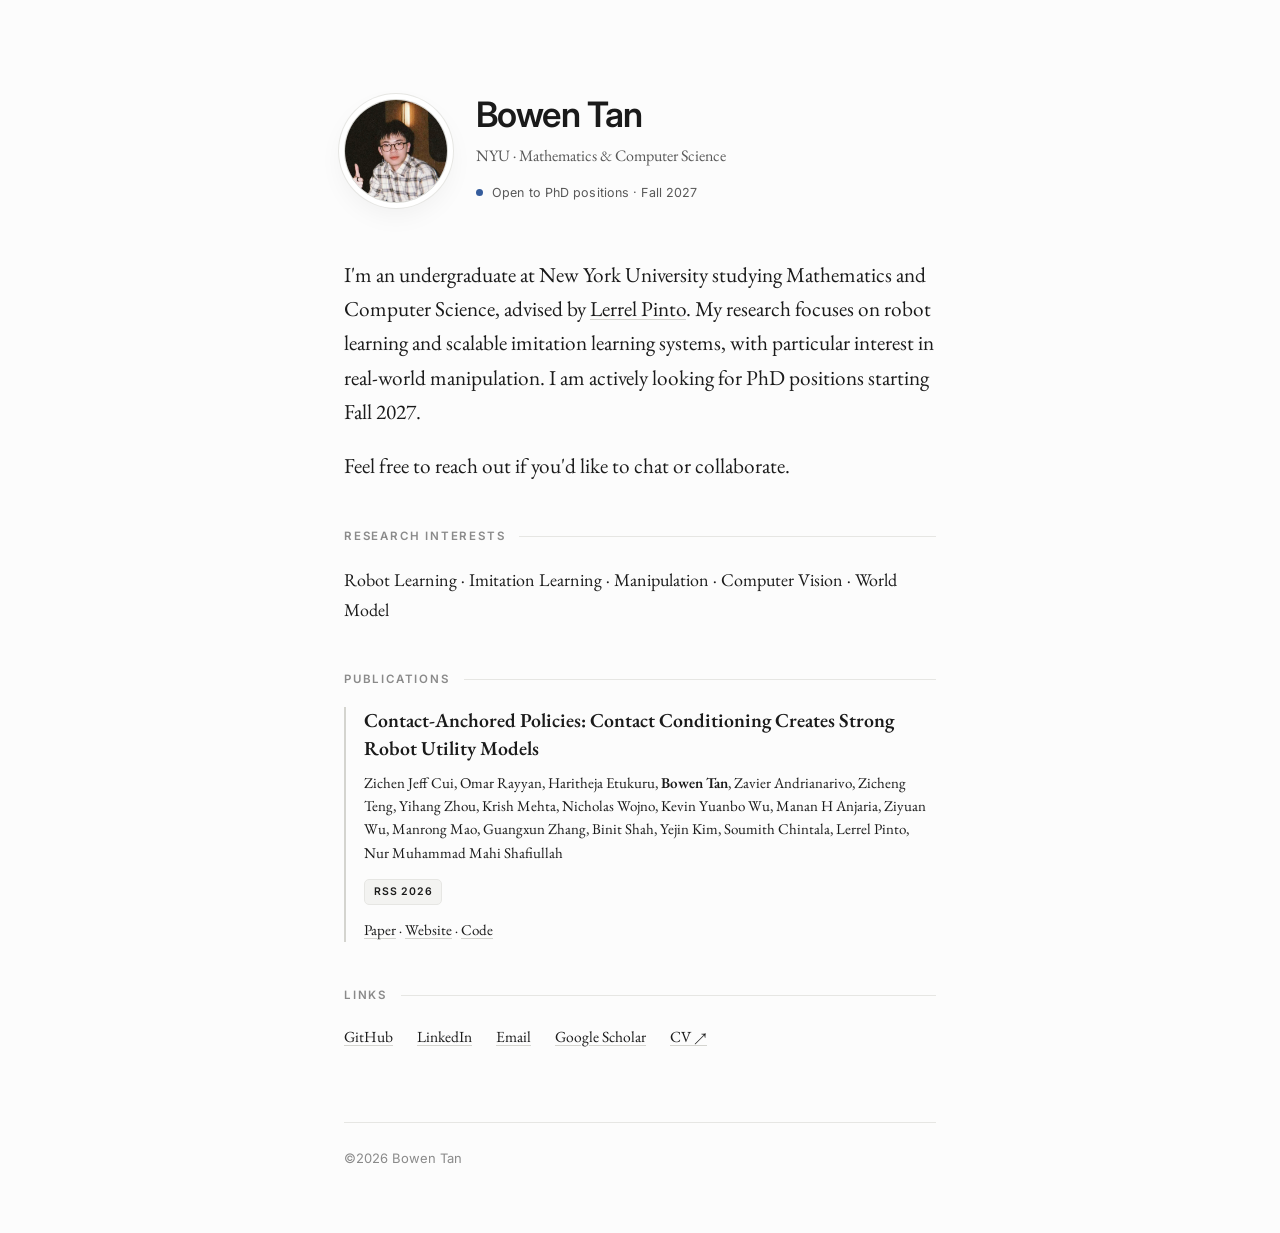
==== index.html @ 6f13a50e "Rename Research section to Publications" ====
<!doctype html>
<html lang="en">
  <head>
    <meta charset="UTF-8" />
    <meta name="viewport" content="width=device-width, initial-scale=1" />
    <title>Bowen Tan</title>
    <meta name="description" content="Bowen Tan — NYU undergraduate studying Math & CS, working on robot learning and AI." />
    <link rel="stylesheet" href="assets/style.css" />
    <link rel="preconnect" href="https://fonts.googleapis.com">
    <link rel="preconnect" href="https://fonts.gstatic.com" crossorigin>
    <link href="https://fonts.googleapis.com/css2?family=EB+Garamond:ital,wght@0,400;0,500;0,600;1,400&family=Inter:wght@400;500;600&display=swap" rel="stylesheet">
  </head>

  <body>
    <main class="wrap">
      <header class="head">
        <img src="assets/IMG_0864.jpg" alt="Bowen Tan" class="photo" />
        <div class="head-text">
          <h1>Bowen Tan</h1>
          <p class="affiliation">NYU · Mathematics & Computer Science</p>
          <p class="status"><span class="status-dot" aria-hidden="true"></span>Open to PhD positions · Fall 2027</p>
        </div>
      </header>

      <section class="section">
        <p class="intro">
          I'm an undergraduate at New York University studying Mathematics and Computer Science, 
          advised by <a href="https://www.lerrelpinto.com/" target="_blank" rel="noreferrer">Lerrel Pinto</a>. 
          My research focuses on robot learning and scalable imitation learning systems, 
          with particular interest in real-world manipulation.
          I am actively looking for PhD positions starting Fall 2027.
        </p>
        <p class="intro">
          Feel free to reach out if you'd like to chat or collaborate.
        </p>
      </section>

      <section class="section">
        <h2>Research Interests</h2>
        <p>Robot Learning · Imitation Learning · Manipulation · Computer Vision · World Model</p>
      </section>

      <section class="section">
        <h2>Publications</h2>
        <div class="paper">
          <p class="paper-title">Contact-Anchored Policies: Contact Conditioning Creates Strong Robot Utility Models</p>
          <p class="paper-authors">Zichen Jeff Cui, Omar Rayyan, Haritheja Etukuru, <strong><u>Bowen Tan</u></strong>, Zavier Andrianarivo, Zicheng Teng, Yihang Zhou, Krish Mehta, Nicholas Wojno, Kevin Yuanbo Wu, Manan H Anjaria, Ziyuan Wu, Manrong Mao, Guangxun Zhang, Binit Shah, Yejin Kim, Soumith Chintala, Lerrel Pinto, Nur Muhammad Mahi Shafiullah</p>
          <p class="paper-venue">RSS 2026</p>
          <p class="paper-links">
            <a href="https://arxiv.org/abs/2602.09017" target="_blank" rel="noreferrer">Paper</a> · 
            <a href="https://cap-policy.github.io/" target="_blank" rel="noreferrer">Website</a> · 
            <a href="https://github.com/jeffacce/cap-policy" target="_blank" rel="noreferrer">Code</a>
          </p>
        </div>
      </section>

      <section class="section">
        <h2>Links</h2>
        <ul class="links">
          <li><a href="https://github.com/bowen121" target="_blank" rel="noreferrer">GitHub</a></li>
          <li><a href="https://www.linkedin.com/in/bowen-tan-82212b2b9" target="_blank" rel="noreferrer">LinkedIn</a></li>
          <li><a href="mailto:bt2393@nyu.edu">Email</a></li>
          <li><a href="https://scholar.google.com/citations?user=etjOJOEAAAAJ" target="_blank" rel="noreferrer">Google Scholar</a></li>
          <li><a href="assets/BowenTan-CV.pdf" target="_blank" rel="noreferrer">CV ↗</a></li>
        </ul>
      </section>

      <footer class="foot">
        <span id="y"></span> Bowen Tan
      </footer>
    </main>

    <script>
      document.getElementById("y").textContent = "©" + new Date().getFullYear();
    </script>
  </body>
</html>
---- assets/style.css ----
:root {
  --bg: #fcfcfc;
  --surface: #ffffff;
  --text: #1a1a1a;
  --text-secondary: #585858;
  --text-tertiary: #8a8a8a;
  --border: #e6e6e3;
  --border-strong: #d4d4cf;
  --accent: #355c9c;
  --accent-soft: rgba(53, 92, 156, 0.32);
  --tag-bg: #f3f3f1;
  --maxw: 640px;
}

@media (prefers-color-scheme: dark) {
  :root {
    --bg: #121212;
    --surface: #181818;
    --text: #ededec;
    --text-secondary: #a8a8a6;
    --text-tertiary: #6f6f6d;
    --border: #2a2a2a;
    --border-strong: #3a3a3a;
    --accent: #93b7eb;
    --accent-soft: rgba(147, 183, 235, 0.30);
    --tag-bg: #222221;
  }
}

* {
  box-sizing: border-box;
  margin: 0;
  padding: 0;
}

html {
  font-size: 18px;
  -webkit-text-size-adjust: 100%;
}

body {
  font-family: 'EB Garamond', Georgia, 'Times New Roman', serif;
  background: var(--bg);
  color: var(--text);
  line-height: 1.7;
  -webkit-font-smoothing: antialiased;
  text-rendering: optimizeLegibility;
}

.wrap {
  max-width: var(--maxw);
  padding: 96px 24px 64px;
  margin: 0 auto;
}

/* Staggered entrance — quiet, top to bottom */
@keyframes rise {
  from { opacity: 0; transform: translateY(10px); }
  to   { opacity: 1; transform: none; }
}

.wrap > * {
  animation: rise 0.55s cubic-bezier(0.2, 0.7, 0.2, 1) both;
}
.wrap > *:nth-child(1) { animation-delay: 0.00s; }
.wrap > *:nth-child(2) { animation-delay: 0.06s; }
.wrap > *:nth-child(3) { animation-delay: 0.12s; }
.wrap > *:nth-child(4) { animation-delay: 0.18s; }
.wrap > *:nth-child(5) { animation-delay: 0.24s; }
.wrap > *:nth-child(6) { animation-delay: 0.30s; }

/* Header */
.head {
  display: flex;
  align-items: center;
  gap: 28px;
  margin-bottom: 52px;
}

.photo {
  width: 104px;
  height: 104px;
  border-radius: 50%;
  object-fit: cover;
  flex-shrink: 0;
  border: 1px solid var(--border-strong);
  box-shadow: 0 0 0 5px var(--surface), 0 0 0 6px var(--border),
              0 10px 28px rgba(0, 0, 0, 0.06);
}

.head h1 {
  font-family: 'Inter', -apple-system, sans-serif;
  font-size: 35px;
  font-weight: 600;
  letter-spacing: -0.6px;
  line-height: 1.05;
  margin-bottom: 9px;
}

.affiliation {
  font-size: 16px;
  color: var(--text-secondary);
}

.status {
  display: inline-flex;
  align-items: center;
  gap: 9px;
  margin-top: 13px;
  font-family: 'Inter', -apple-system, sans-serif;
  font-size: 12.5px;
  letter-spacing: 0.1px;
  color: var(--text-secondary);
}

.status-dot {
  width: 7px;
  height: 7px;
  border-radius: 50%;
  background: var(--accent);
  flex-shrink: 0;
  animation: pulse 2.6s ease-out infinite;
}

@keyframes pulse {
  0%   { box-shadow: 0 0 0 0 var(--accent-soft); }
  70%  { box-shadow: 0 0 0 7px transparent; }
  100% { box-shadow: 0 0 0 0 transparent; }
}

/* Sections */
.section {
  margin-bottom: 44px;
}

.section h2 {
  display: flex;
  align-items: center;
  gap: 14px;
  font-family: 'Inter', -apple-system, sans-serif;
  font-size: 11.5px;
  font-weight: 600;
  text-transform: uppercase;
  letter-spacing: 1.8px;
  color: var(--text-tertiary);
  margin-bottom: 18px;
}

/* Hairline that runs the label out to the column edge — the page's signature device */
.section h2::after {
  content: "";
  flex: 1;
  height: 1px;
  background: var(--border);
}

.intro {
  font-size: 1.18rem;
  line-height: 1.62;
  margin-bottom: 0.9em;
}

.intro:last-child {
  margin-bottom: 0;
}

.section p {
  color: var(--text);
}

/* Paper — margin-note rule, brightens on hover */
.paper {
  padding-left: 18px;
  border-left: 2px solid var(--border-strong);
  margin-bottom: 22px;
  transition: border-color 0.2s ease;
}

.paper:last-child {
  margin-bottom: 0;
}

.paper:hover {
  border-color: var(--accent);
}

.paper-title {
  font-size: 1.1rem;
  font-weight: 600;
  line-height: 1.4;
  margin-bottom: 8px;
}

.paper-authors {
  font-size: 15px;
  color: var(--text-secondary);
  margin-bottom: 10px;
  line-height: 1.55;
}

.paper-authors u {
  text-decoration: none;
}

.paper-authors strong {
  color: var(--text);
  font-weight: 600;
}

.paper-venue {
  display: inline-block;
  font-family: 'Inter', -apple-system, sans-serif;
  font-size: 10.5px;
  font-weight: 600;
  text-transform: uppercase;
  letter-spacing: 0.8px;
  color: var(--text-secondary);
  background: var(--tag-bg);
  border: 1px solid var(--border);
  padding: 3px 9px;
  border-radius: 5px;
  margin-bottom: 12px;
}

.paper-links {
  font-size: 15px;
  color: var(--text-tertiary);
}

/* Links */
.links {
  list-style: none;
  display: flex;
  flex-wrap: wrap;
  gap: 10px 24px;
}

.links li {
  font-size: 15.5px;
}

a {
  color: var(--text);
  text-decoration: underline;
  text-decoration-color: var(--border-strong);
  text-underline-offset: 3px;
  text-decoration-thickness: 1px;
  transition: color 0.15s ease, text-decoration-color 0.15s ease;
}

a:hover {
  color: var(--accent);
  text-decoration-color: var(--accent);
}

a:focus-visible {
  outline: 2px solid var(--accent);
  outline-offset: 3px;
  border-radius: 2px;
}

/* Footer */
.foot {
  margin-top: 72px;
  padding-top: 24px;
  border-top: 1px solid var(--border);
  font-family: 'Inter', -apple-system, sans-serif;
  font-size: 13px;
  color: var(--text-tertiary);
}

/* Responsive */
@media (max-width: 600px) {
  html {
    font-size: 16px;
  }

  .wrap {
    padding: 56px 22px 44px;
  }

  .head {
    flex-direction: column;
    text-align: center;
    gap: 18px;
  }

  .photo {
    width: 96px;
    height: 96px;
  }

  .head h1 {
    font-size: 28px;
  }

  .status {
    justify-content: center;
  }

  .links {
    gap: 12px;
  }
}

/* Selection — monochrome, works in both themes */
::selection {
  background: var(--text);
  color: var(--bg);
}

/* Respect reduced-motion */
@media (prefers-reduced-motion: reduce) {
  *,
  *::before,
  *::after {
    animation: none !important;
    transition: none !important;
  }
}
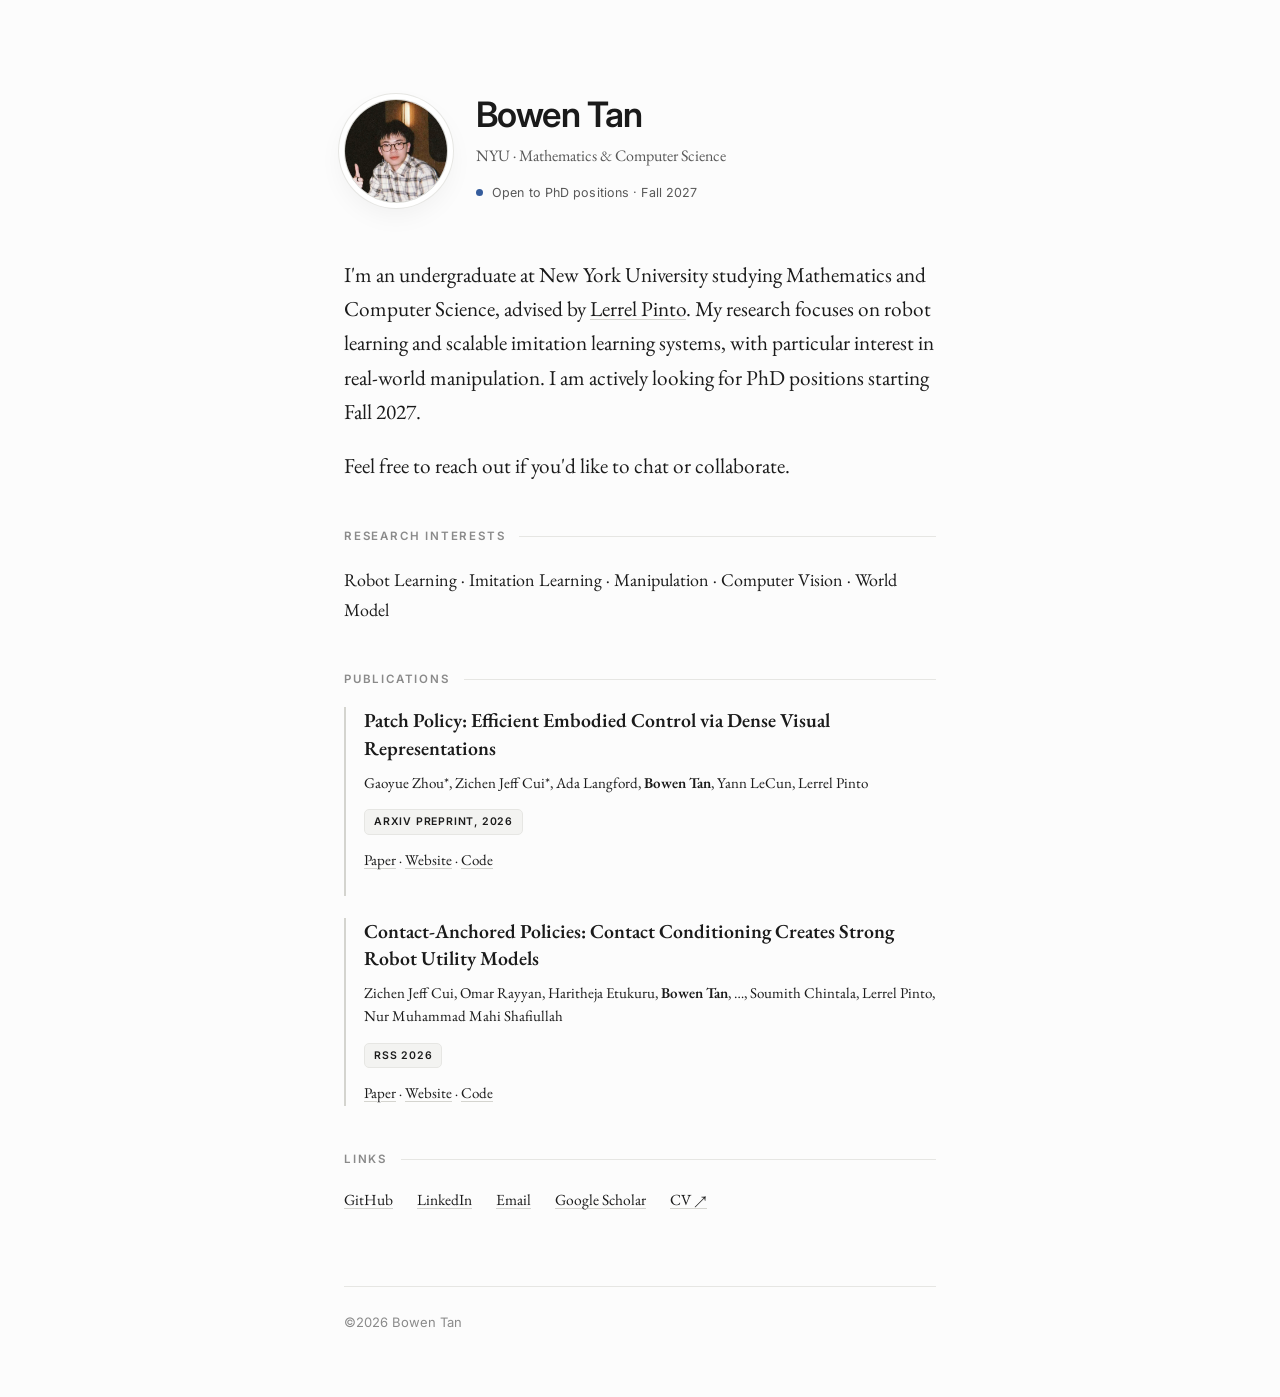
==== commit 75482dca: "Add Patch Policy paper; equalize paper block heights Add the new arXiv preprint to Publications, abo" ====
--- a/index.html
+++ b/index.html
@@ -42,15 +42,27 @@
 
       <section class="section">
         <h2>Publications</h2>
-        <div class="paper">
-          <p class="paper-title">Contact-Anchored Policies: Contact Conditioning Creates Strong Robot Utility Models</p>
-          <p class="paper-authors">Zichen Jeff Cui, Omar Rayyan, Haritheja Etukuru, <strong><u>Bowen Tan</u></strong>, Zavier Andrianarivo, Zicheng Teng, Yihang Zhou, Krish Mehta, Nicholas Wojno, Kevin Yuanbo Wu, Manan H Anjaria, Ziyuan Wu, Manrong Mao, Guangxun Zhang, Binit Shah, Yejin Kim, Soumith Chintala, Lerrel Pinto, Nur Muhammad Mahi Shafiullah</p>
-          <p class="paper-venue">RSS 2026</p>
-          <p class="paper-links">
-            <a href="https://arxiv.org/abs/2602.09017" target="_blank" rel="noreferrer">Paper</a> · 
-            <a href="https://cap-policy.github.io/" target="_blank" rel="noreferrer">Website</a> · 
-            <a href="https://github.com/jeffacce/cap-policy" target="_blank" rel="noreferrer">Code</a>
-          </p>
+        <div class="papers">
+          <div class="paper">
+            <p class="paper-title">Patch Policy: Efficient Embodied Control via Dense Visual Representations</p>
+            <p class="paper-authors">Gaoyue Zhou*, Zichen Jeff Cui*, Ada Langford, <strong><u>Bowen Tan</u></strong>, Yann LeCun, Lerrel Pinto</p>
+            <p class="paper-venue">arXiv preprint, 2026</p>
+            <p class="paper-links">
+              <a href="https://arxiv.org/abs/2607.18236" target="_blank" rel="noreferrer">Paper</a> · 
+              <a href="https://patch-policy.github.io/" target="_blank" rel="noreferrer">Website</a> · 
+              <a href="https://github.com/gaoyuezhou/patch_policy" target="_blank" rel="noreferrer">Code</a>
+            </p>
+          </div>
+          <div class="paper">
+            <p class="paper-title">Contact-Anchored Policies: Contact Conditioning Creates Strong Robot Utility Models</p>
+            <p class="paper-authors">Zichen Jeff Cui, Omar Rayyan, Haritheja Etukuru, <strong><u>Bowen Tan</u></strong>, …, Soumith Chintala, Lerrel Pinto, Nur Muhammad Mahi Shafiullah</p>
+            <p class="paper-venue">RSS 2026</p>
+            <p class="paper-links">
+              <a href="https://arxiv.org/abs/2602.09017" target="_blank" rel="noreferrer">Paper</a> · 
+              <a href="https://cap-policy.github.io/" target="_blank" rel="noreferrer">Website</a> · 
+              <a href="https://github.com/jeffacce/cap-policy" target="_blank" rel="noreferrer">Code</a>
+            </p>
+          </div>
         </div>
       </section>
 
--- a/assets/style.css
+++ b/assets/style.css
@@ -168,16 +168,18 @@
   color: var(--text);
 }
 
+/* Papers — single-column grid; 1fr rows give every entry the tallest one's height */
+.papers {
+  display: grid;
+  grid-auto-rows: 1fr;
+  gap: 22px;
+}
+
 /* Paper — margin-note rule, brightens on hover */
 .paper {
   padding-left: 18px;
   border-left: 2px solid var(--border-strong);
-  margin-bottom: 22px;
   transition: border-color 0.2s ease;
-}
-
-.paper:last-child {
-  margin-bottom: 0;
 }
 
 .paper:hover {
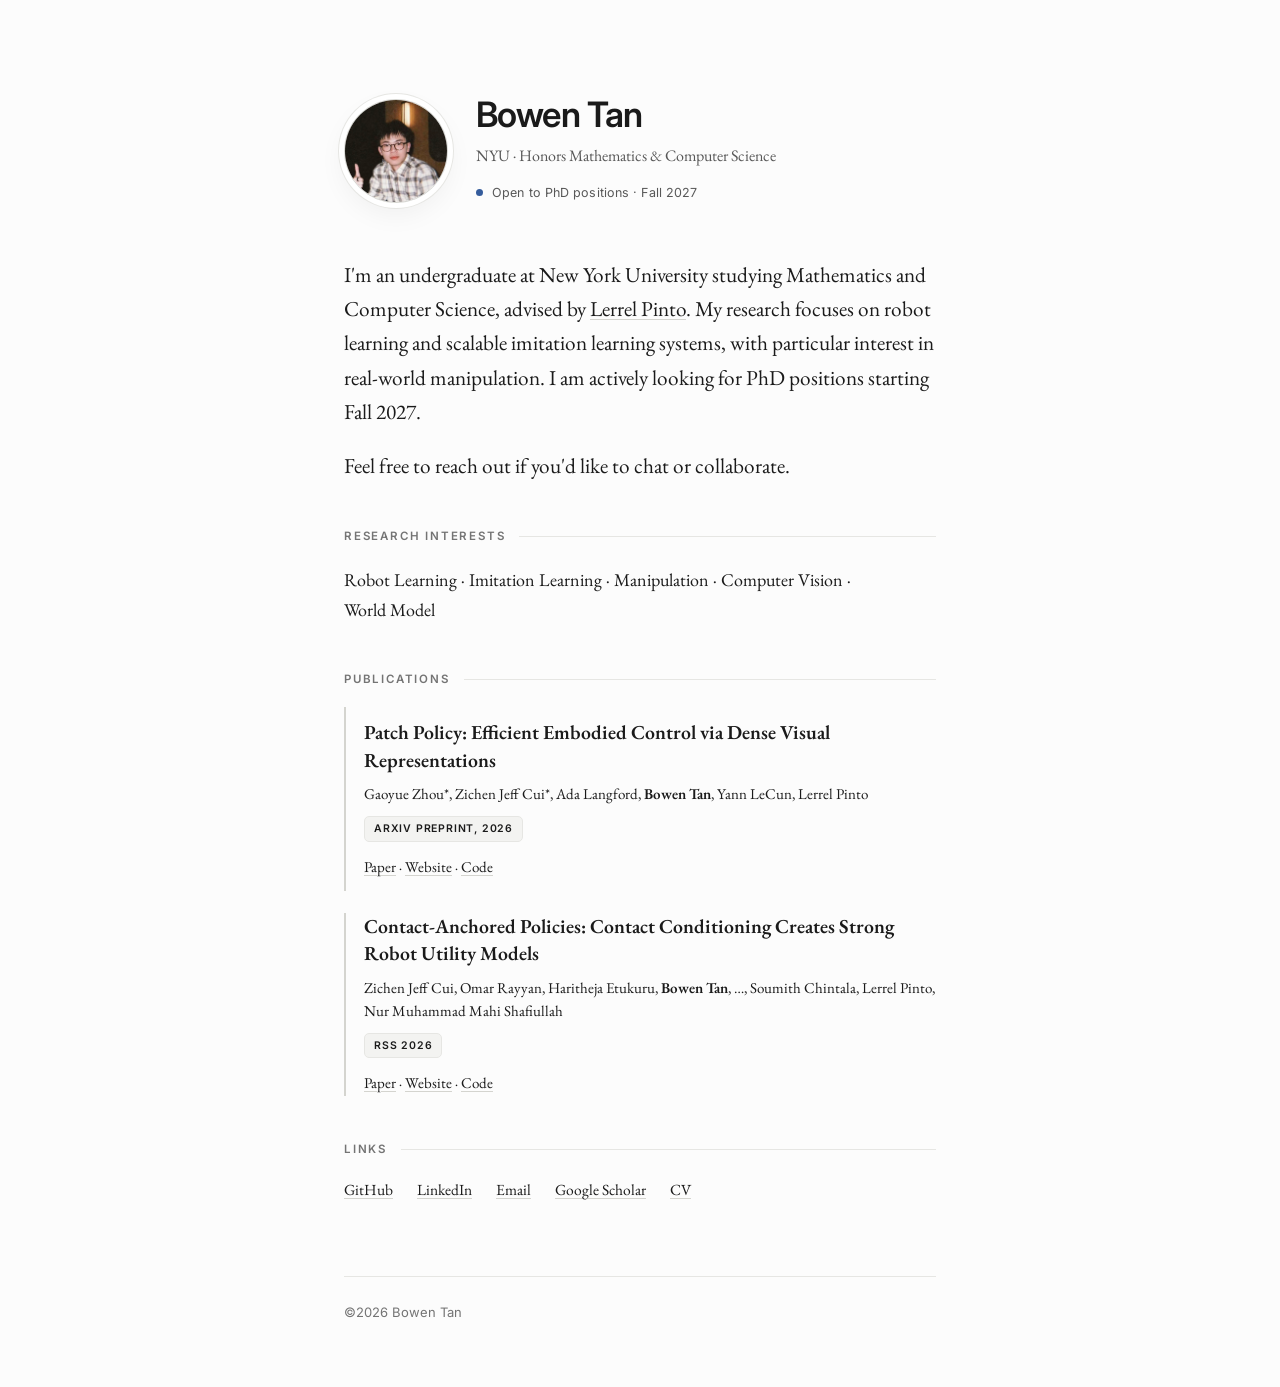
==== commit 928e2de8: "Add page metadata, favicon, and design fixes - Social preview (Open Graph + Twitter card), canonical" ====
--- a/index.html
+++ b/index.html
@@ -5,10 +5,45 @@
     <meta name="viewport" content="width=device-width, initial-scale=1" />
     <title>Bowen Tan</title>
     <meta name="description" content="Bowen Tan — NYU undergraduate studying Math & CS, working on robot learning and AI." />
+    <link rel="canonical" href="https://bowen-tan.com/" />
+
+    <link rel="icon" href="favicon.svg" type="image/svg+xml" />
+    <meta name="theme-color" content="#fcfcfc" media="(prefers-color-scheme: light)" />
+    <meta name="theme-color" content="#121212" media="(prefers-color-scheme: dark)" />
+
+    <!-- Social preview -->
+    <meta property="og:type" content="website" />
+    <meta property="og:url" content="https://bowen-tan.com/" />
+    <meta property="og:title" content="Bowen Tan — NYU, Honors Mathematics &amp; Computer Science" />
+    <meta property="og:description" content="Bowen Tan — NYU undergraduate studying Math & CS, working on robot learning and AI." />
+    <meta property="og:image" content="https://bowen-tan.com/assets/IMG_0864.jpg" />
+    <meta name="twitter:card" content="summary" />
+    <meta name="twitter:title" content="Bowen Tan — NYU, Honors Mathematics &amp; Computer Science" />
+    <meta name="twitter:description" content="Bowen Tan — NYU undergraduate studying Math & CS, working on robot learning and AI." />
+    <meta name="twitter:image" content="https://bowen-tan.com/assets/IMG_0864.jpg" />
+
     <link rel="stylesheet" href="assets/style.css" />
     <link rel="preconnect" href="https://fonts.googleapis.com">
     <link rel="preconnect" href="https://fonts.gstatic.com" crossorigin>
-    <link href="https://fonts.googleapis.com/css2?family=EB+Garamond:ital,wght@0,400;0,500;0,600;1,400&family=Inter:wght@400;500;600&display=swap" rel="stylesheet">
+    <link href="https://fonts.googleapis.com/css2?family=EB+Garamond:wght@400;600&family=Inter:wght@400;600&display=swap" rel="stylesheet">
+
+    <script type="application/ld+json">
+      {
+        "@context": "https://schema.org",
+        "@type": "Person",
+        "name": "Bowen Tan",
+        "url": "https://bowen-tan.com/",
+        "affiliation": {
+          "@type": "CollegeOrUniversity",
+          "name": "New York University"
+        },
+        "sameAs": [
+          "https://scholar.google.com/citations?user=etjOJOEAAAAJ",
+          "https://github.com/bowen121",
+          "https://www.linkedin.com/in/bowen-tan-82212b2b9"
+        ]
+      }
+    </script>
   </head>
 
   <body>
@@ -17,7 +52,7 @@
         <img src="assets/IMG_0864.jpg" alt="Bowen Tan" class="photo" />
         <div class="head-text">
           <h1>Bowen Tan</h1>
-          <p class="affiliation">NYU · Mathematics & Computer Science</p>
+          <p class="affiliation">NYU · Honors Mathematics &amp; Computer Science</p>
           <p class="status"><span class="status-dot" aria-hidden="true"></span>Open to PhD positions · Fall 2027</p>
         </div>
       </header>
@@ -37,7 +72,7 @@
 
       <section class="section">
         <h2>Research Interests</h2>
-        <p>Robot Learning · Imitation Learning · Manipulation · Computer Vision · World Model</p>
+        <p class="interests"><span>Robot Learning</span> · <span>Imitation Learning</span> · <span>Manipulation</span> · <span>Computer Vision</span> · <span>World Model</span></p>
       </section>
 
       <section class="section">
@@ -73,7 +108,7 @@
           <li><a href="https://www.linkedin.com/in/bowen-tan-82212b2b9" target="_blank" rel="noreferrer">LinkedIn</a></li>
           <li><a href="mailto:bt2393@nyu.edu">Email</a></li>
           <li><a href="https://scholar.google.com/citations?user=etjOJOEAAAAJ" target="_blank" rel="noreferrer">Google Scholar</a></li>
-          <li><a href="assets/BowenTan-CV.pdf" target="_blank" rel="noreferrer">CV ↗</a></li>
+          <li><a href="assets/BowenTan-CV.pdf" target="_blank" rel="noreferrer">CV</a></li>
         </ul>
       </section>
 
--- a/assets/style.css
+++ b/assets/style.css
@@ -3,7 +3,7 @@
   --surface: #ffffff;
   --text: #1a1a1a;
   --text-secondary: #585858;
-  --text-tertiary: #8a8a8a;
+  --text-tertiary: #747474;
   --border: #e6e6e3;
   --border-strong: #d4d4cf;
   --accent: #355c9c;
@@ -18,7 +18,7 @@
     --surface: #181818;
     --text: #ededec;
     --text-secondary: #a8a8a6;
-    --text-tertiary: #6f6f6d;
+    --text-tertiary: #868684;
     --border: #2a2a2a;
     --border-strong: #3a3a3a;
     --accent: #93b7eb;
@@ -168,6 +168,11 @@
   color: var(--text);
 }
 
+/* Interests — break between terms, never inside one */
+.interests span {
+  white-space: nowrap;
+}
+
 /* Papers — single-column grid; 1fr rows give every entry the tallest one's height */
 .papers {
   display: grid;
@@ -175,8 +180,11 @@
   gap: 22px;
 }
 
-/* Paper — margin-note rule, brightens on hover */
+/* Paper — margin-note rule, brightens on hover; content centered in the equalized row */
 .paper {
+  display: flex;
+  flex-direction: column;
+  justify-content: center;
   padding-left: 18px;
   border-left: 2px solid var(--border-strong);
   transition: border-color 0.2s ease;
@@ -211,6 +219,7 @@
 
 .paper-venue {
   display: inline-block;
+  align-self: flex-start;
   font-family: 'Inter', -apple-system, sans-serif;
   font-size: 10.5px;
   font-weight: 600;
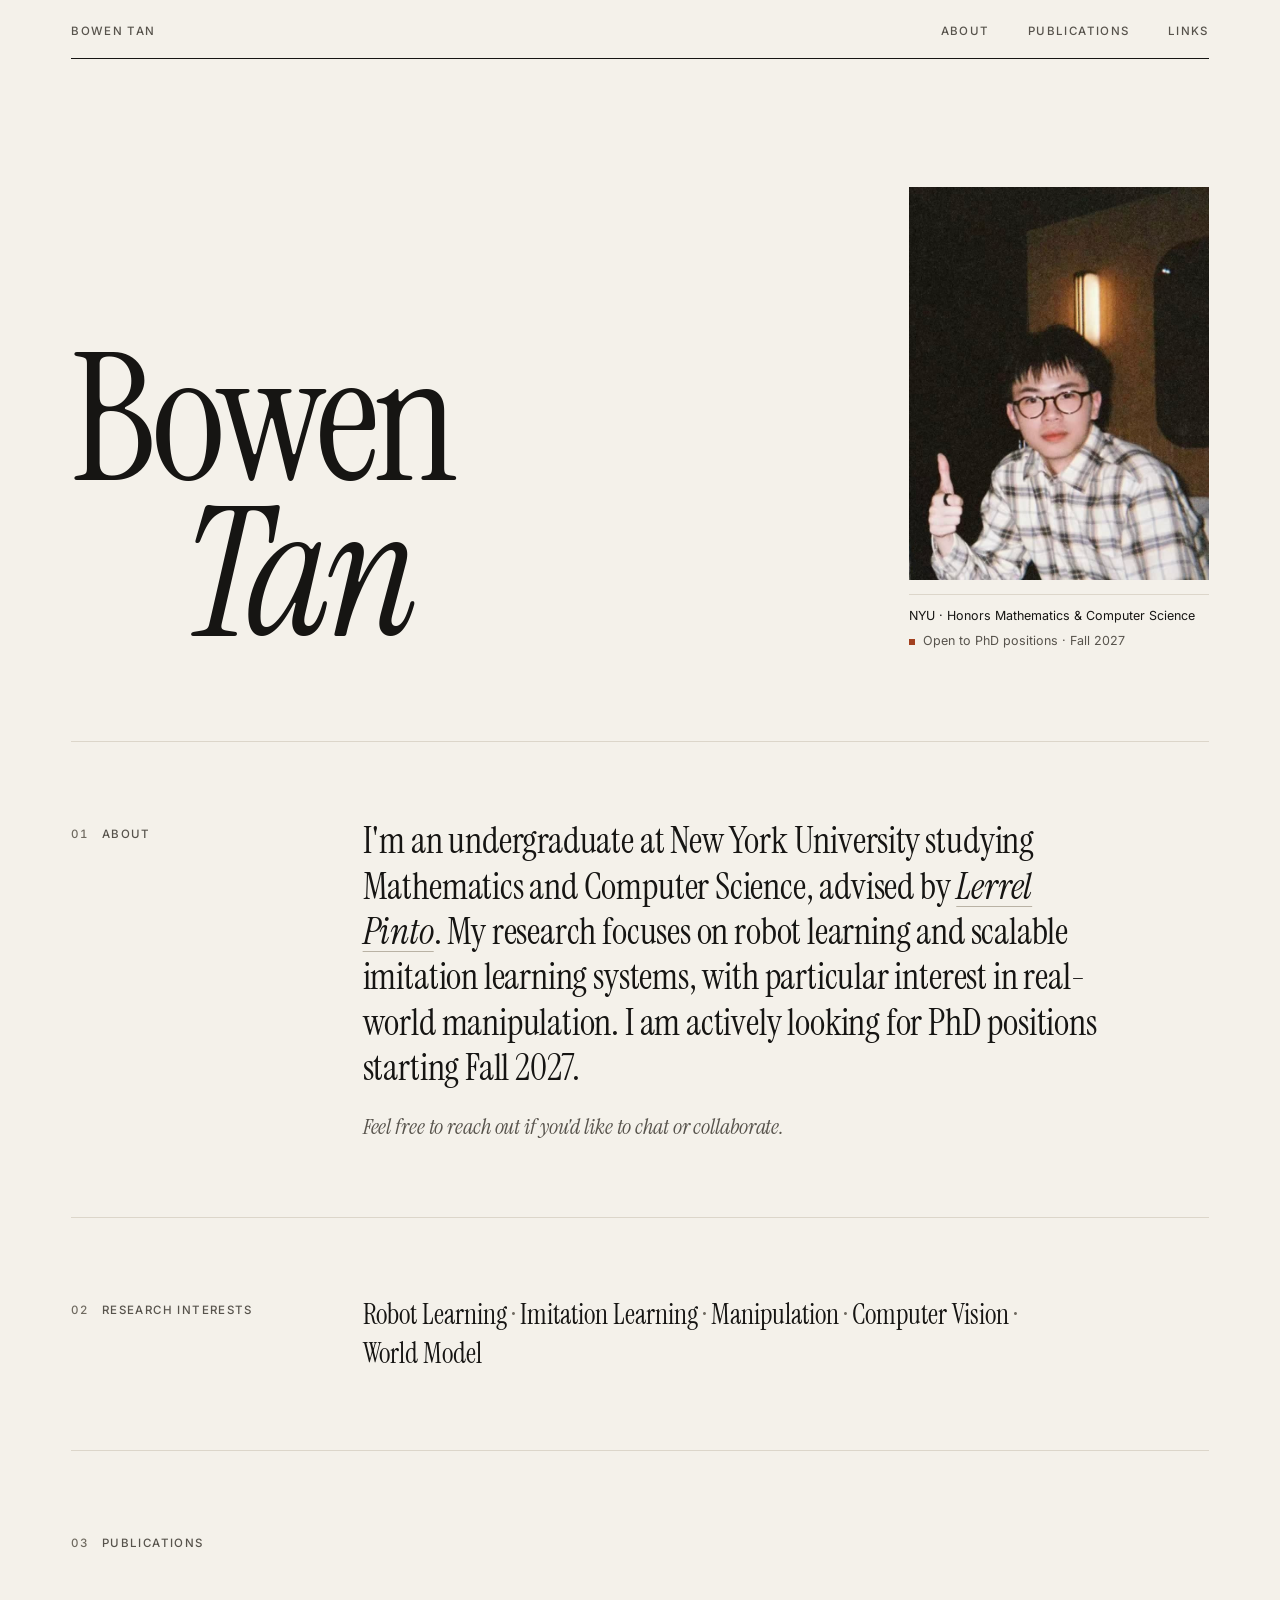
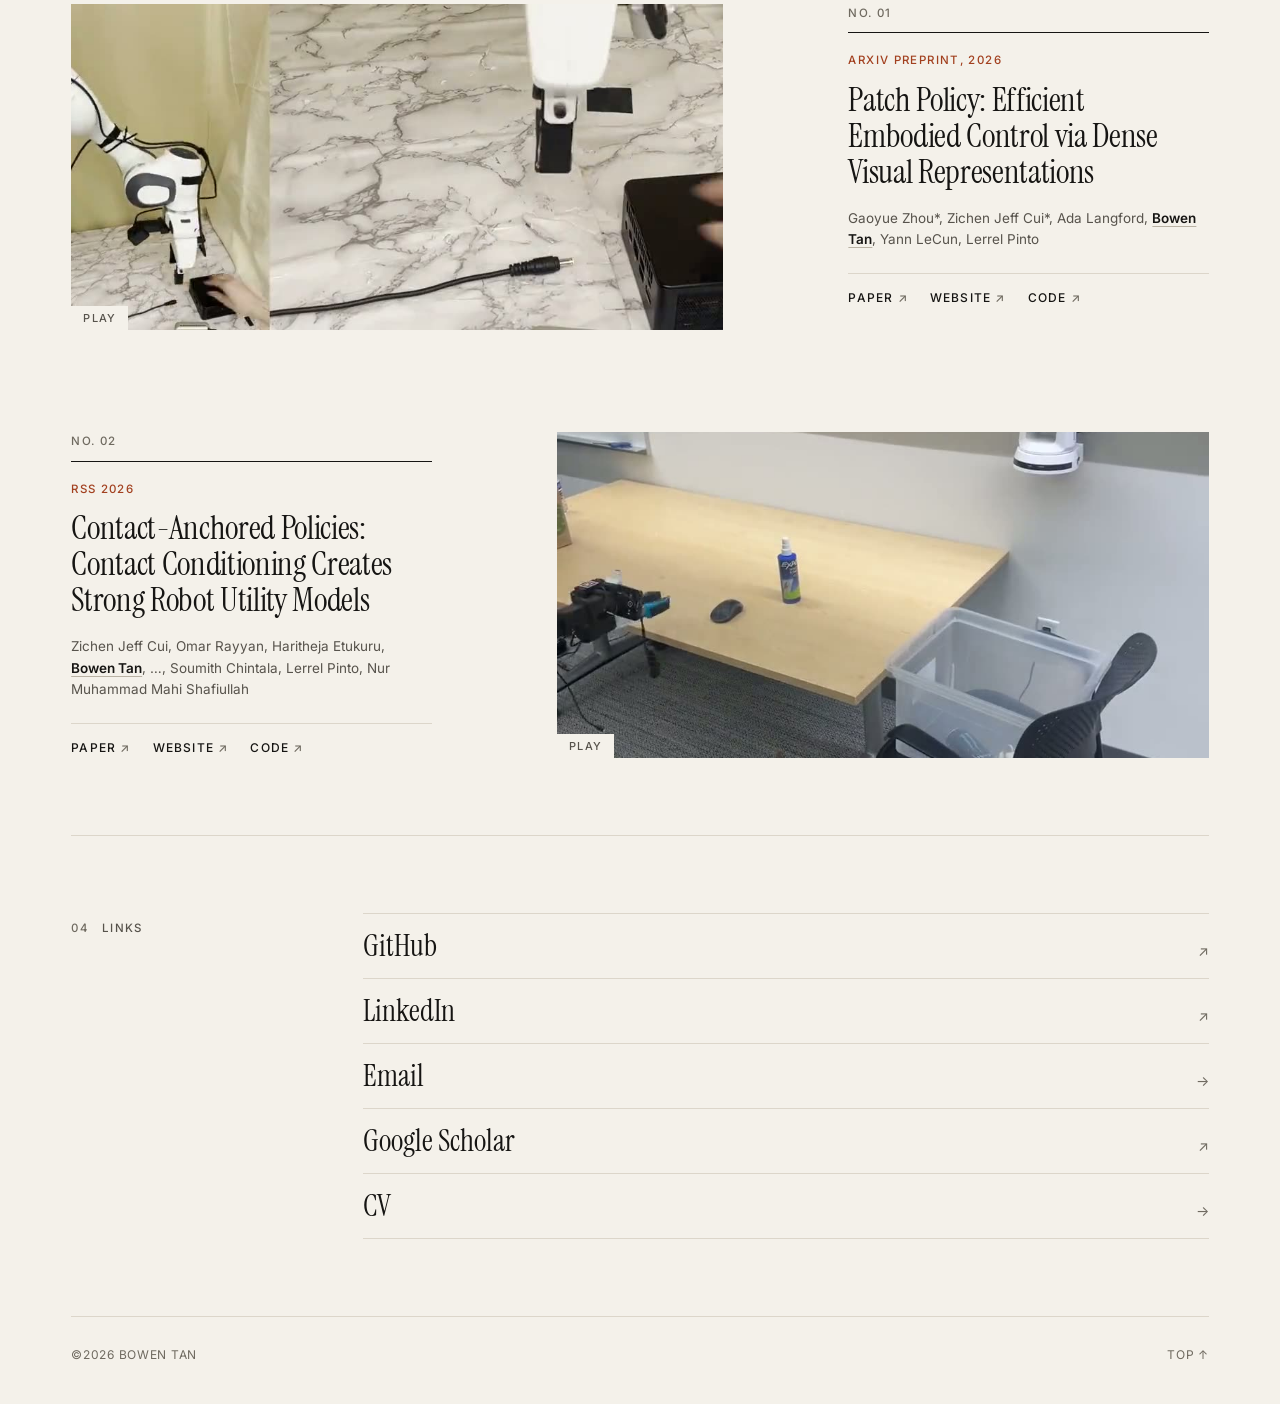
==== commit d94dc75e: "Redesign site with editorial layout, project videos, and full portrait Swap EB Garamond for Instrume" ====
--- a/index.html
+++ b/index.html
@@ -8,8 +8,8 @@
     <link rel="canonical" href="https://bowen-tan.com/" />
 
     <link rel="icon" href="favicon.svg" type="image/svg+xml" />
-    <meta name="theme-color" content="#fcfcfc" media="(prefers-color-scheme: light)" />
-    <meta name="theme-color" content="#121212" media="(prefers-color-scheme: dark)" />
+    <meta name="theme-color" content="#f4f1ea" media="(prefers-color-scheme: light)" />
+    <meta name="theme-color" content="#141311" media="(prefers-color-scheme: dark)" />
 
     <!-- Social preview -->
     <meta property="og:type" content="website" />
@@ -22,10 +22,10 @@
     <meta name="twitter:description" content="Bowen Tan — NYU undergraduate studying Math & CS, working on robot learning and AI." />
     <meta name="twitter:image" content="https://bowen-tan.com/assets/IMG_0864.jpg" />
 
-    <link rel="stylesheet" href="assets/style.css" />
     <link rel="preconnect" href="https://fonts.googleapis.com">
     <link rel="preconnect" href="https://fonts.gstatic.com" crossorigin>
-    <link href="https://fonts.googleapis.com/css2?family=EB+Garamond:wght@400;600&family=Inter:wght@400;600&display=swap" rel="stylesheet">
+    <link rel="stylesheet" href="assets/style.css" />
+    <link href="https://fonts.googleapis.com/css2?family=Instrument+Serif:ital@0;1&family=Inter:wght@400;500;600&display=swap" rel="stylesheet">
 
     <script type="application/ld+json">
       {
@@ -47,78 +47,144 @@
   </head>
 
   <body>
-    <main class="wrap">
-      <header class="head">
-        <img src="assets/IMG_0864.jpg" alt="Bowen Tan" class="photo" />
-        <div class="head-text">
-          <h1>Bowen Tan</h1>
-          <p class="affiliation">NYU · Honors Mathematics &amp; Computer Science</p>
-          <p class="status"><span class="status-dot" aria-hidden="true"></span>Open to PhD positions · Fall 2027</p>
-        </div>
-      </header>
+    <div class="page" id="top">
+      <nav class="masthead" aria-label="Sections">
+        <span class="masthead-mark">Bowen Tan</span>
+        <ul class="masthead-nav">
+          <li><a href="#about">About</a></li>
+          <li><a href="#research">Publications</a></li>
+          <li><a href="#links">Links</a></li>
+        </ul>
+      </nav>
 
-      <section class="section">
-        <p class="intro">
-          I'm an undergraduate at New York University studying Mathematics and Computer Science, 
-          advised by <a href="https://www.lerrelpinto.com/" target="_blank" rel="noreferrer">Lerrel Pinto</a>. 
-          My research focuses on robot learning and scalable imitation learning systems, 
-          with particular interest in real-world manipulation.
-          I am actively looking for PhD positions starting Fall 2027.
-        </p>
-        <p class="intro">
-          Feel free to reach out if you'd like to chat or collaborate.
-        </p>
-      </section>
+      <main>
+        <header class="hero">
+          <h1 class="hero-name"><span>Bowen</span> <em>Tan</em></h1>
+          <figure class="hero-portrait">
+            <img src="assets/portrait.jpg" alt="Bowen Tan" class="photo" width="696" height="912" />
+            <figcaption>
+              <p class="affiliation">NYU · Honors Mathematics &amp; Computer Science</p>
+              <p class="status"><span class="status-dot" aria-hidden="true"></span>Open to PhD positions · Fall 2027</p>
+            </figcaption>
+          </figure>
+        </header>
 
-      <section class="section">
-        <h2>Research Interests</h2>
-        <p class="interests"><span>Robot Learning</span> · <span>Imitation Learning</span> · <span>Manipulation</span> · <span>Computer Vision</span> · <span>World Model</span></p>
-      </section>
-
-      <section class="section">
-        <h2>Publications</h2>
-        <div class="papers">
-          <div class="paper">
-            <p class="paper-title">Patch Policy: Efficient Embodied Control via Dense Visual Representations</p>
-            <p class="paper-authors">Gaoyue Zhou*, Zichen Jeff Cui*, Ada Langford, <strong><u>Bowen Tan</u></strong>, Yann LeCun, Lerrel Pinto</p>
-            <p class="paper-venue">arXiv preprint, 2026</p>
-            <p class="paper-links">
-              <a href="https://arxiv.org/abs/2607.18236" target="_blank" rel="noreferrer">Paper</a> · 
-              <a href="https://patch-policy.github.io/" target="_blank" rel="noreferrer">Website</a> · 
-              <a href="https://github.com/gaoyuezhou/patch_policy" target="_blank" rel="noreferrer">Code</a>
+        <section class="section" id="about">
+          <h2 class="label"><span class="label-num" aria-hidden="true">01</span>About</h2>
+          <div class="section-body">
+            <p class="intro">
+              I'm an undergraduate at New York University studying Mathematics and Computer Science,
+              advised by <a href="https://www.lerrelpinto.com/" target="_blank" rel="noreferrer">Lerrel Pinto</a>.
+              My research focuses on robot learning and scalable imitation learning systems,
+              with particular interest in real-world manipulation.
+              I am actively looking for PhD positions starting Fall 2027.
+            </p>
+            <p class="intro intro-aside">
+              Feel free to reach out if you'd like to chat or collaborate.
             </p>
           </div>
-          <div class="paper">
-            <p class="paper-title">Contact-Anchored Policies: Contact Conditioning Creates Strong Robot Utility Models</p>
-            <p class="paper-authors">Zichen Jeff Cui, Omar Rayyan, Haritheja Etukuru, <strong><u>Bowen Tan</u></strong>, …, Soumith Chintala, Lerrel Pinto, Nur Muhammad Mahi Shafiullah</p>
-            <p class="paper-venue">RSS 2026</p>
-            <p class="paper-links">
-              <a href="https://arxiv.org/abs/2602.09017" target="_blank" rel="noreferrer">Paper</a> · 
-              <a href="https://cap-policy.github.io/" target="_blank" rel="noreferrer">Website</a> · 
-              <a href="https://github.com/jeffacce/cap-policy" target="_blank" rel="noreferrer">Code</a>
-            </p>
+        </section>
+
+        <section class="section">
+          <h2 class="label"><span class="label-num" aria-hidden="true">02</span>Research Interests</h2>
+          <div class="section-body">
+            <p class="interests"><span>Robot Learning</span> · <span>Imitation Learning</span> · <span>Manipulation</span> · <span>Computer Vision</span> · <span>World Model</span></p>
           </div>
-        </div>
-      </section>
+        </section>
 
-      <section class="section">
-        <h2>Links</h2>
-        <ul class="links">
-          <li><a href="https://github.com/bowen121" target="_blank" rel="noreferrer">GitHub</a></li>
-          <li><a href="https://www.linkedin.com/in/bowen-tan-82212b2b9" target="_blank" rel="noreferrer">LinkedIn</a></li>
-          <li><a href="mailto:bt2393@nyu.edu">Email</a></li>
-          <li><a href="https://scholar.google.com/citations?user=etjOJOEAAAAJ" target="_blank" rel="noreferrer">Google Scholar</a></li>
-          <li><a href="assets/BowenTan-CV.pdf" target="_blank" rel="noreferrer">CV</a></li>
-        </ul>
-      </section>
+        <section class="section section-papers" id="research">
+          <h2 class="label"><span class="label-num" aria-hidden="true">03</span>Publications</h2>
+          <div class="papers">
+            <article class="paper">
+              <div class="paper-media">
+                <a href="https://patch-policy.github.io/" target="_blank" rel="noreferrer" tabindex="-1" aria-hidden="true">
+                  <video src="assets/media/patch-policy.mp4" poster="assets/media/patch-policy.jpg" muted loop playsinline preload="none"></video>
+                </a>
+                <button type="button" class="media-toggle" aria-label="Play video">Play</button>
+              </div>
+              <div class="paper-text">
+                <p class="paper-index">No. 01</p>
+                <p class="paper-venue">arXiv preprint, 2026</p>
+                <h3 class="paper-title">Patch Policy: Efficient Embodied Control via Dense Visual Representations</h3>
+                <p class="paper-authors">Gaoyue Zhou*, Zichen Jeff Cui*, Ada Langford, <strong><u>Bowen Tan</u></strong>, Yann LeCun, Lerrel Pinto</p>
+                <p class="paper-links">
+                  <a href="https://arxiv.org/abs/2607.18236" target="_blank" rel="noreferrer">Paper</a>
+                  <a href="https://patch-policy.github.io/" target="_blank" rel="noreferrer">Website</a>
+                  <a href="https://github.com/gaoyuezhou/patch_policy" target="_blank" rel="noreferrer">Code</a>
+                </p>
+              </div>
+            </article>
+            <article class="paper paper-flip">
+              <div class="paper-media">
+                <a href="https://cap-policy.github.io/" target="_blank" rel="noreferrer" tabindex="-1" aria-hidden="true">
+                  <video src="assets/media/cap-policy.mp4" poster="assets/media/cap-policy.jpg" muted loop playsinline preload="none"></video>
+                </a>
+                <button type="button" class="media-toggle" aria-label="Play video">Play</button>
+              </div>
+              <div class="paper-text">
+                <p class="paper-index">No. 02</p>
+                <p class="paper-venue">RSS 2026</p>
+                <h3 class="paper-title">Contact-Anchored Policies: Contact Conditioning Creates Strong Robot Utility Models</h3>
+                <p class="paper-authors">Zichen Jeff Cui, Omar Rayyan, Haritheja Etukuru, <strong><u>Bowen Tan</u></strong>, …, Soumith Chintala, Lerrel Pinto, Nur Muhammad Mahi Shafiullah</p>
+                <p class="paper-links">
+                  <a href="https://arxiv.org/abs/2602.09017" target="_blank" rel="noreferrer">Paper</a>
+                  <a href="https://cap-policy.github.io/" target="_blank" rel="noreferrer">Website</a>
+                  <a href="https://github.com/jeffacce/cap-policy" target="_blank" rel="noreferrer">Code</a>
+                </p>
+              </div>
+            </article>
+          </div>
+        </section>
+
+        <section class="section" id="links">
+          <h2 class="label"><span class="label-num" aria-hidden="true">04</span>Links</h2>
+          <div class="section-body section-body-wide">
+            <ul class="links">
+              <li><a href="https://github.com/bowen121" target="_blank" rel="noreferrer">GitHub</a></li>
+              <li><a href="https://www.linkedin.com/in/bowen-tan-82212b2b9" target="_blank" rel="noreferrer">LinkedIn</a></li>
+              <li><a href="mailto:bt2393@nyu.edu">Email</a></li>
+              <li><a href="https://scholar.google.com/citations?user=etjOJOEAAAAJ" target="_blank" rel="noreferrer">Google Scholar</a></li>
+              <li><a href="assets/BowenTan-CV.pdf" target="_blank" rel="noreferrer">CV</a></li>
+            </ul>
+          </div>
+        </section>
+      </main>
 
       <footer class="foot">
-        <span id="y"></span> Bowen Tan
+        <span><span id="y"></span> Bowen Tan</span>
+        <a href="#top" class="foot-top">Top ↑</a>
       </footer>
-    </main>
+    </div>
 
     <script>
       document.getElementById("y").textContent = "©" + new Date().getFullYear();
+      // Project videos: play only while on screen, never under reduced-motion,
+      // and stay paused once the visitor pauses them
+      var reduceMotion = window.matchMedia("(prefers-reduced-motion: reduce)").matches;
+      document.querySelectorAll(".paper-media").forEach(function (media) {
+        var video = media.querySelector("video");
+        var toggle = media.querySelector(".media-toggle");
+        var held = reduceMotion;
+        function sync() {
+          var label = video.paused ? "Play" : "Pause";
+          toggle.textContent = label;
+          toggle.setAttribute("aria-label", label + " video");
+        }
+        video.addEventListener("play", sync);
+        video.addEventListener("pause", sync);
+        toggle.addEventListener("click", function () {
+          held = !video.paused;
+          if (video.paused) video.play().catch(function () {}); else video.pause();
+        });
+        if ("IntersectionObserver" in window) {
+          new IntersectionObserver(function (entries) {
+            entries.forEach(function (entry) {
+              if (entry.isIntersecting && !held) video.play().catch(function () {});
+              else if (!entry.isIntersecting) video.pause();
+            });
+          }, { threshold: 0.25 }).observe(video);
+        }
+      });
     </script>
   </body>
 </html>
--- a/assets/style.css
+++ b/assets/style.css
@@ -1,29 +1,31 @@
 :root {
-  --bg: #fcfcfc;
-  --surface: #ffffff;
-  --text: #1a1a1a;
-  --text-secondary: #585858;
-  --text-tertiary: #747474;
-  --border: #e6e6e3;
-  --border-strong: #d4d4cf;
-  --accent: #355c9c;
-  --accent-soft: rgba(53, 92, 156, 0.32);
-  --tag-bg: #f3f3f1;
-  --maxw: 640px;
+  --bg: #f4f1ea;
+  --text: #161513;
+  --text-secondary: #57534c;
+  --text-tertiary: #6f6a60;
+  --border: #dcd6ca;
+  --border-strong: #b9b2a4;
+  --media-bg: #e8e3d8;
+  --accent: #a2401f;
+
+  --serif: 'Instrument Serif', 'Times New Roman', Georgia, serif;
+  --sans: 'Inter', 'Helvetica Neue', Helvetica, Arial, sans-serif;
+
+  --maxw: 1240px;
+  --gutter: clamp(20px, 4vw, 56px);
+  --col-gap: clamp(16px, 2.2vw, 32px);
 }
 
 @media (prefers-color-scheme: dark) {
   :root {
-    --bg: #121212;
-    --surface: #181818;
-    --text: #ededec;
-    --text-secondary: #a8a8a6;
-    --text-tertiary: #868684;
-    --border: #2a2a2a;
-    --border-strong: #3a3a3a;
-    --accent: #93b7eb;
-    --accent-soft: rgba(147, 183, 235, 0.30);
-    --tag-bg: #222221;
+    --bg: #141311;
+    --text: #ece8df;
+    --text-secondary: #aaa498;
+    --text-tertiary: #8f897e;
+    --border: #2c2a26;
+    --border-strong: #46423b;
+    --media-bg: #1e1c19;
+    --accent: #e0866a;
   }
 }
 
@@ -34,283 +36,531 @@
 }
 
 html {
-  font-size: 18px;
+  font-size: 16px;
   -webkit-text-size-adjust: 100%;
+  scroll-behavior: smooth;
 }
 
 body {
-  font-family: 'EB Garamond', Georgia, 'Times New Roman', serif;
+  font-family: var(--sans);
   background: var(--bg);
   color: var(--text);
-  line-height: 1.7;
+  line-height: 1.6;
   -webkit-font-smoothing: antialiased;
   text-rendering: optimizeLegibility;
 }
 
-.wrap {
+.page {
   max-width: var(--maxw);
-  padding: 96px 24px 64px;
   margin: 0 auto;
-}
-
-/* Staggered entrance — quiet, top to bottom */
-@keyframes rise {
-  from { opacity: 0; transform: translateY(10px); }
-  to   { opacity: 1; transform: none; }
-}
-
-.wrap > * {
-  animation: rise 0.55s cubic-bezier(0.2, 0.7, 0.2, 1) both;
-}
-.wrap > *:nth-child(1) { animation-delay: 0.00s; }
-.wrap > *:nth-child(2) { animation-delay: 0.06s; }
-.wrap > *:nth-child(3) { animation-delay: 0.12s; }
-.wrap > *:nth-child(4) { animation-delay: 0.18s; }
-.wrap > *:nth-child(5) { animation-delay: 0.24s; }
-.wrap > *:nth-child(6) { animation-delay: 0.30s; }
-
-/* Header */
-.head {
-  display: flex;
-  align-items: center;
-  gap: 28px;
-  margin-bottom: 52px;
-}
-
-.photo {
-  width: 104px;
-  height: 104px;
-  border-radius: 50%;
-  object-fit: cover;
-  flex-shrink: 0;
-  border: 1px solid var(--border-strong);
-  box-shadow: 0 0 0 5px var(--surface), 0 0 0 6px var(--border),
-              0 10px 28px rgba(0, 0, 0, 0.06);
-}
-
-.head h1 {
-  font-family: 'Inter', -apple-system, sans-serif;
-  font-size: 35px;
-  font-weight: 600;
-  letter-spacing: -0.6px;
-  line-height: 1.05;
-  margin-bottom: 9px;
-}
-
-.affiliation {
-  font-size: 16px;
-  color: var(--text-secondary);
-}
-
-.status {
-  display: inline-flex;
-  align-items: center;
-  gap: 9px;
-  margin-top: 13px;
-  font-family: 'Inter', -apple-system, sans-serif;
-  font-size: 12.5px;
-  letter-spacing: 0.1px;
-  color: var(--text-secondary);
-}
-
-.status-dot {
-  width: 7px;
-  height: 7px;
-  border-radius: 50%;
-  background: var(--accent);
-  flex-shrink: 0;
-  animation: pulse 2.6s ease-out infinite;
-}
-
-@keyframes pulse {
-  0%   { box-shadow: 0 0 0 0 var(--accent-soft); }
-  70%  { box-shadow: 0 0 0 7px transparent; }
-  100% { box-shadow: 0 0 0 0 transparent; }
-}
-
-/* Sections */
-.section {
-  margin-bottom: 44px;
-}
-
-.section h2 {
-  display: flex;
-  align-items: center;
-  gap: 14px;
-  font-family: 'Inter', -apple-system, sans-serif;
-  font-size: 11.5px;
-  font-weight: 600;
-  text-transform: uppercase;
-  letter-spacing: 1.8px;
-  color: var(--text-tertiary);
-  margin-bottom: 18px;
-}
-
-/* Hairline that runs the label out to the column edge — the page's signature device */
-.section h2::after {
-  content: "";
-  flex: 1;
-  height: 1px;
-  background: var(--border);
-}
-
-.intro {
-  font-size: 1.18rem;
-  line-height: 1.62;
-  margin-bottom: 0.9em;
-}
-
-.intro:last-child {
-  margin-bottom: 0;
-}
-
-.section p {
-  color: var(--text);
-}
-
-/* Interests — break between terms, never inside one */
-.interests span {
-  white-space: nowrap;
-}
-
-/* Papers — single-column grid; 1fr rows give every entry the tallest one's height */
-.papers {
-  display: grid;
-  grid-auto-rows: 1fr;
-  gap: 22px;
-}
-
-/* Paper — margin-note rule, brightens on hover; content centered in the equalized row */
-.paper {
-  display: flex;
-  flex-direction: column;
-  justify-content: center;
-  padding-left: 18px;
-  border-left: 2px solid var(--border-strong);
-  transition: border-color 0.2s ease;
-}
-
-.paper:hover {
-  border-color: var(--accent);
-}
-
-.paper-title {
-  font-size: 1.1rem;
-  font-weight: 600;
-  line-height: 1.4;
-  margin-bottom: 8px;
-}
-
-.paper-authors {
-  font-size: 15px;
-  color: var(--text-secondary);
-  margin-bottom: 10px;
-  line-height: 1.55;
-}
-
-.paper-authors u {
-  text-decoration: none;
-}
-
-.paper-authors strong {
-  color: var(--text);
-  font-weight: 600;
-}
-
-.paper-venue {
-  display: inline-block;
-  align-self: flex-start;
-  font-family: 'Inter', -apple-system, sans-serif;
-  font-size: 10.5px;
-  font-weight: 600;
-  text-transform: uppercase;
-  letter-spacing: 0.8px;
-  color: var(--text-secondary);
-  background: var(--tag-bg);
-  border: 1px solid var(--border);
-  padding: 3px 9px;
-  border-radius: 5px;
-  margin-bottom: 12px;
-}
-
-.paper-links {
-  font-size: 15px;
-  color: var(--text-tertiary);
-}
-
-/* Links */
-.links {
-  list-style: none;
-  display: flex;
-  flex-wrap: wrap;
-  gap: 10px 24px;
-}
-
-.links li {
-  font-size: 15.5px;
-}
-
+  padding: 0 var(--gutter);
+}
+
+/* Links — hairline underline that darkens on hover */
 a {
-  color: var(--text);
+  color: inherit;
   text-decoration: underline;
   text-decoration-color: var(--border-strong);
-  text-underline-offset: 3px;
   text-decoration-thickness: 1px;
-  transition: color 0.15s ease, text-decoration-color 0.15s ease;
+  text-underline-offset: 0.18em;
+  transition: color 0.2s ease, text-decoration-color 0.2s ease;
 }
 
 a:hover {
-  color: var(--accent);
-  text-decoration-color: var(--accent);
+  text-decoration-color: currentColor;
 }
 
 a:focus-visible {
   outline: 2px solid var(--accent);
   outline-offset: 3px;
-  border-radius: 2px;
+}
+
+/* Masthead — a single Swiss-style running line */
+.masthead {
+  display: flex;
+  justify-content: space-between;
+  align-items: baseline;
+  padding: 22px 0 18px;
+  border-bottom: 1px solid var(--text);
+  font-size: 11.5px;
+  font-weight: 500;
+  letter-spacing: 0.12em;
+  text-transform: uppercase;
+  color: var(--text-secondary);
+}
+
+.masthead-nav {
+  list-style: none;
+  display: flex;
+  gap: clamp(16px, 3vw, 40px);
+}
+
+.masthead-nav a {
+  text-decoration-color: transparent;
+}
+
+.masthead-nav a:hover {
+  color: var(--text);
+  text-decoration-color: currentColor;
+}
+
+/* Hero — the name is the image */
+.hero {
+  display: grid;
+  grid-template-columns: repeat(12, minmax(0, 1fr));
+  column-gap: var(--col-gap);
+  align-items: end;
+  padding: clamp(56px, 10vw, 136px) 0 clamp(48px, 7vw, 96px);
+  border-bottom: 1px solid var(--border);
+}
+
+.hero-name {
+  grid-column: 1 / span 8;
+  font-family: var(--serif);
+  font-weight: 400;
+  font-size: clamp(64px, 14vw, 180px);
+  line-height: 0.86;
+  letter-spacing: -0.035em;
+}
+
+.hero-name span,
+.hero-name em {
+  display: block;
+}
+
+.hero-name em {
+  font-style: italic;
+  padding-left: 0.62em;
+}
+
+.hero-portrait {
+  grid-column: 9 / span 4;
+  justify-self: end;
+  width: 100%;
+  max-width: 300px;
+}
+
+.photo {
+  display: block;
+  width: 100%;
+  height: auto;
+  aspect-ratio: 696 / 912;
+  object-fit: cover;
+  object-position: 50% 50%;
+}
+
+.hero-portrait figcaption {
+  margin-top: 14px;
+  padding-top: 12px;
+  border-top: 1px solid var(--border);
+  font-size: 12.5px;
+  line-height: 1.5;
+}
+
+.affiliation {
+  color: var(--text);
+}
+
+.status {
+  display: flex;
+  align-items: flex-start;
+  gap: 8px;
+  margin-top: 6px;
+  color: var(--text-secondary);
+}
+
+.status-dot {
+  width: 6px;
+  height: 6px;
+  margin-top: calc((1.5em - 6px) / 2);
+  background: var(--accent);
+  flex-shrink: 0;
+}
+
+/* Sections — label in the left margin, body offset into the grid */
+.section {
+  display: grid;
+  grid-template-columns: repeat(12, minmax(0, 1fr));
+  column-gap: var(--col-gap);
+  padding: clamp(40px, 6vw, 80px) 0;
+  border-bottom: 1px solid var(--border);
+  scroll-margin-top: 16px;
+}
+
+.label {
+  grid-column: 1 / span 3;
+  display: flex;
+  gap: 14px;
+  align-items: baseline;
+  font-size: 11.5px;
+  font-weight: 500;
+  letter-spacing: 0.12em;
+  text-transform: uppercase;
+  color: var(--text-secondary);
+  padding-top: 0.55em;
+}
+
+.label-num {
+  font-variant-numeric: tabular-nums;
+  color: var(--text-tertiary);
+}
+
+.section-body {
+  grid-column: 4 / span 8;
+}
+
+.section-body-wide {
+  grid-column: 4 / -1;
+}
+
+.intro {
+  font-family: var(--serif);
+  font-size: clamp(26px, 2.9vw, 38px);
+  line-height: 1.22;
+  letter-spacing: -0.005em;
+  text-wrap: pretty;
+}
+
+.intro a {
+  font-style: italic;
+}
+
+.intro-aside {
+  margin-top: 1.1em;
+  font-size: clamp(19px, 1.7vw, 22px);
+  font-style: italic;
+  color: var(--text-secondary);
+}
+
+/* Interests — break between terms, never inside one */
+.interests {
+  font-family: var(--serif);
+  font-size: clamp(22px, 2.2vw, 28px);
+  line-height: 1.4;
+  color: var(--text-tertiary);
+}
+
+.interests span {
+  white-space: nowrap;
+  color: var(--text);
+}
+
+/* Publications — each paper is a feature spread */
+.section-papers .label {
+  grid-column: 1 / -1;
+  margin-bottom: clamp(32px, 4vw, 56px);
+}
+
+.papers {
+  grid-column: 1 / -1;
+  display: grid;
+  gap: clamp(56px, 8vw, 112px);
+}
+
+.paper {
+  display: grid;
+  grid-template-columns: repeat(12, minmax(0, 1fr));
+  column-gap: var(--col-gap);
+  align-items: start;
+}
+
+.paper-media {
+  grid-column: 1 / span 7;
+  position: relative;
+  aspect-ratio: 2 / 1;
+  overflow: hidden;
+  background: var(--media-bg);
+}
+
+.paper-media a {
+  display: block;
+  height: 100%;
+}
+
+.media-toggle {
+  position: absolute;
+  left: 0;
+  bottom: 0;
+  padding: 7px 12px 6px;
+  border: 0;
+  background: var(--bg);
+  color: var(--text-secondary);
+  font: 500 11px/1 var(--sans);
+  letter-spacing: 0.12em;
+  text-transform: uppercase;
+  cursor: pointer;
+  transition: color 0.2s ease;
+}
+
+.media-toggle:hover {
+  color: var(--text);
+}
+
+.media-toggle:focus-visible {
+  outline: 2px solid var(--accent);
+  outline-offset: -2px;
+}
+
+.paper-media video {
+  display: block;
+  width: 100%;
+  height: 100%;
+  object-fit: cover;
+  transition: opacity 0.4s ease, filter 0.4s ease;
+}
+
+.paper:hover .paper-media video {
+  filter: contrast(1.04) saturate(1.06);
+}
+
+.paper-text {
+  grid-column: 9 / span 4;
+  display: flex;
+  flex-direction: column;
+}
+
+.paper-flip .paper-media {
+  grid-column: 6 / span 7;
+  grid-row: 1;
+}
+
+.paper-flip .paper-text {
+  grid-column: 1 / span 4;
+  grid-row: 1;
+}
+
+.paper-index,
+.paper-venue {
+  font-size: 11.5px;
+  font-weight: 500;
+  letter-spacing: 0.12em;
+  text-transform: uppercase;
+}
+
+.paper-index {
+  color: var(--text-tertiary);
+  padding-bottom: 10px;
+  margin-bottom: 18px;
+  border-bottom: 1px solid var(--text);
+}
+
+.paper-venue {
+  color: var(--accent);
+  margin-bottom: 12px;
+}
+
+.paper-title {
+  font-family: var(--serif);
+  font-weight: 400;
+  font-size: clamp(28px, 2.6vw, 36px);
+  line-height: 1.08;
+  letter-spacing: -0.01em;
+  margin-bottom: 18px;
+  text-wrap: balance;
+}
+
+.paper-authors {
+  font-size: 13.5px;
+  line-height: 1.6;
+  color: var(--text-secondary);
+  margin-bottom: 22px;
+}
+
+.paper-authors strong {
+  color: var(--text);
+  font-weight: 600;
+}
+
+.paper-authors u {
+  text-decoration: underline;
+  text-decoration-color: var(--border-strong);
+  text-underline-offset: 0.2em;
+}
+
+.paper-links {
+  display: flex;
+  flex-wrap: wrap;
+  gap: 8px 22px;
+  padding-top: 14px;
+  border-top: 1px solid var(--border);
+  font-size: 12px;
+  font-weight: 500;
+  letter-spacing: 0.1em;
+  text-transform: uppercase;
+}
+
+.paper-links a {
+  text-decoration-color: transparent;
+}
+
+.paper-links a::after {
+  content: " ↗";
+  color: var(--text-tertiary);
+  transition: color 0.2s ease;
+}
+
+.paper-links a:hover {
+  text-decoration-color: currentColor;
+}
+
+.paper-links a:hover::after {
+  color: var(--accent);
+}
+
+/* Links — a typeset index */
+.links {
+  list-style: none;
+  border-top: 1px solid var(--border);
+}
+
+.links li {
+  border-bottom: 1px solid var(--border);
+}
+
+.links a {
+  display: flex;
+  justify-content: space-between;
+  align-items: baseline;
+  padding: 14px 0;
+  font-family: var(--serif);
+  font-size: clamp(24px, 2.4vw, 30px);
+  line-height: 1.2;
+  text-decoration: none;
+  transition: padding 0.25s ease, color 0.2s ease;
+}
+
+.links a::after {
+  content: "↗";
+  font-family: var(--sans);
+  font-size: 14px;
+  color: var(--text-tertiary);
+  transition: color 0.2s ease;
+}
+
+.links a:hover {
+  padding-left: 10px;
+}
+
+/* Mail and the local CV aren't outbound pages */
+.links a[href^="mailto:"]::after,
+.links a[href$=".pdf"]::after {
+  content: "→";
+}
+
+.links a:hover::after {
+  color: var(--accent);
 }
 
 /* Footer */
 .foot {
-  margin-top: 72px;
-  padding-top: 24px;
-  border-top: 1px solid var(--border);
-  font-family: 'Inter', -apple-system, sans-serif;
-  font-size: 13px;
+  display: flex;
+  justify-content: space-between;
+  padding: 28px 0 40px;
+  font-size: 12px;
+  letter-spacing: 0.06em;
+  text-transform: uppercase;
   color: var(--text-tertiary);
 }
 
-/* Responsive */
-@media (max-width: 600px) {
-  html {
-    font-size: 16px;
-  }
-
-  .wrap {
-    padding: 56px 22px 44px;
-  }
-
-  .head {
-    flex-direction: column;
-    text-align: center;
-    gap: 18px;
-  }
-
-  .photo {
-    width: 96px;
-    height: 96px;
-  }
-
-  .head h1 {
-    font-size: 28px;
-  }
-
-  .status {
-    justify-content: center;
-  }
-
-  .links {
-    gap: 12px;
+.foot-top {
+  text-decoration-color: transparent;
+}
+
+.foot-top:hover {
+  color: var(--text);
+  text-decoration-color: currentColor;
+}
+
+/* Tablet — tighten the spreads */
+@media (max-width: 900px) {
+  .hero-name {
+    grid-column: 1 / span 7;
+  }
+
+  .hero-portrait {
+    grid-column: 8 / span 5;
+  }
+
+  .paper-media,
+  .paper-flip .paper-media {
+    grid-column: 1 / span 7;
+  }
+
+  .paper-text,
+  .paper-flip .paper-text {
+    grid-column: 8 / span 5;
+  }
+}
+
+/* Mobile — single column, same rhythm */
+@media (max-width: 640px) {
+  .masthead-mark {
+    display: none;
+  }
+
+  .masthead {
+    justify-content: flex-end;
+  }
+
+  .hero {
+    display: block;
+    padding-top: 48px;
+  }
+
+  .hero-name {
+    font-size: min(22vw, 92px);
+  }
+
+  .hero-name em {
+    padding-left: 0.5em;
+  }
+
+  .hero-portrait {
+    display: grid;
+    grid-template-columns: clamp(130px, 40%, 210px) 1fr;
+    justify-self: stretch;
+    gap: 16px;
+    align-items: end;
+    max-width: none;
+    margin-top: 40px;
+  }
+
+  .hero-portrait figcaption {
+    margin-top: 0;
+  }
+
+  .section {
+    display: block;
+  }
+
+  .label {
+    margin-bottom: 20px;
+    padding-top: 0;
+  }
+
+  .section-papers .label {
+    margin-bottom: 28px;
+  }
+
+  .paper {
+    display: block;
+  }
+
+  .paper-media {
+    margin-bottom: 20px;
+  }
+
+  .foot {
+    padding-bottom: 32px;
+  }
+}
+
+/* Small phones — caption drops under the photo instead of squeezing beside it */
+@media (max-width: 360px) {
+  .hero-portrait {
+    grid-template-columns: 1fr;
+    max-width: 180px;
+    justify-self: start;
   }
 }
 
@@ -322,10 +572,13 @@
 
 /* Respect reduced-motion */
 @media (prefers-reduced-motion: reduce) {
+  html {
+    scroll-behavior: auto;
+  }
+
   *,
   *::before,
   *::after {
-    animation: none !important;
     transition: none !important;
   }
 }
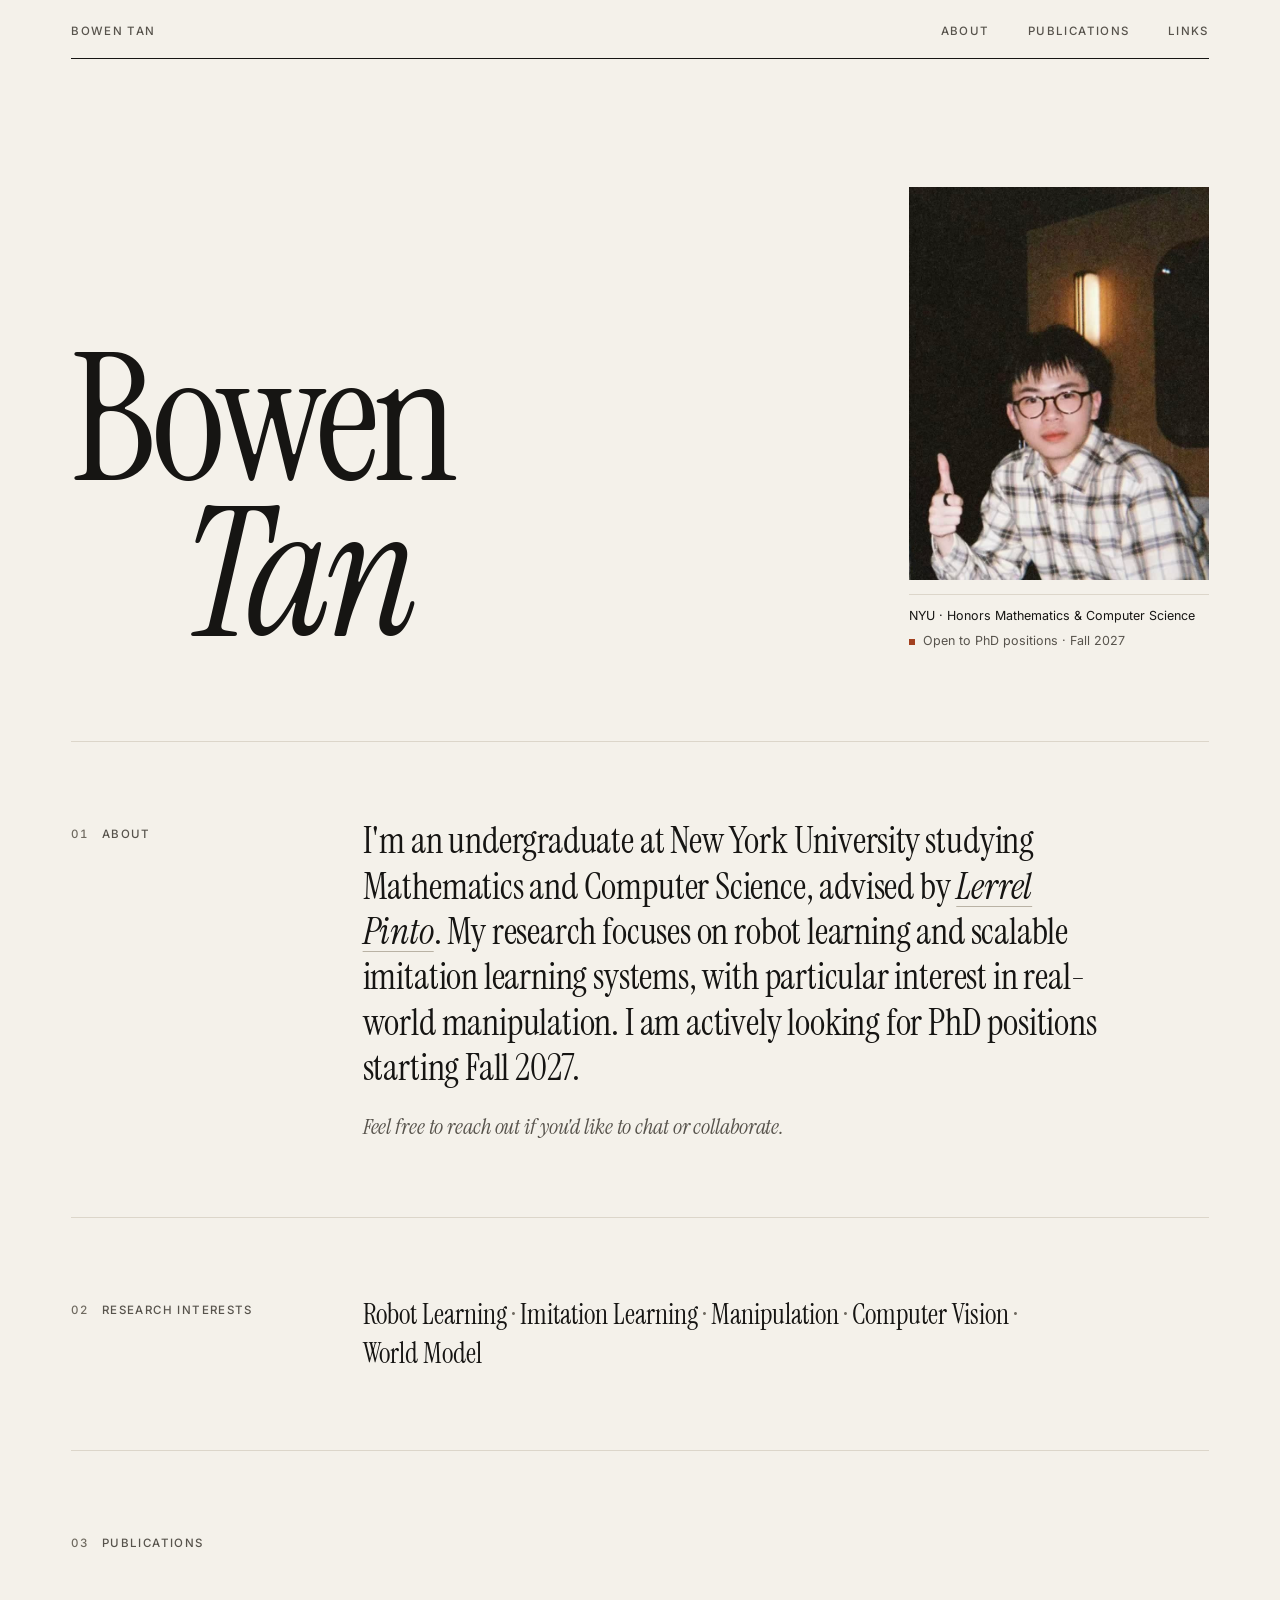
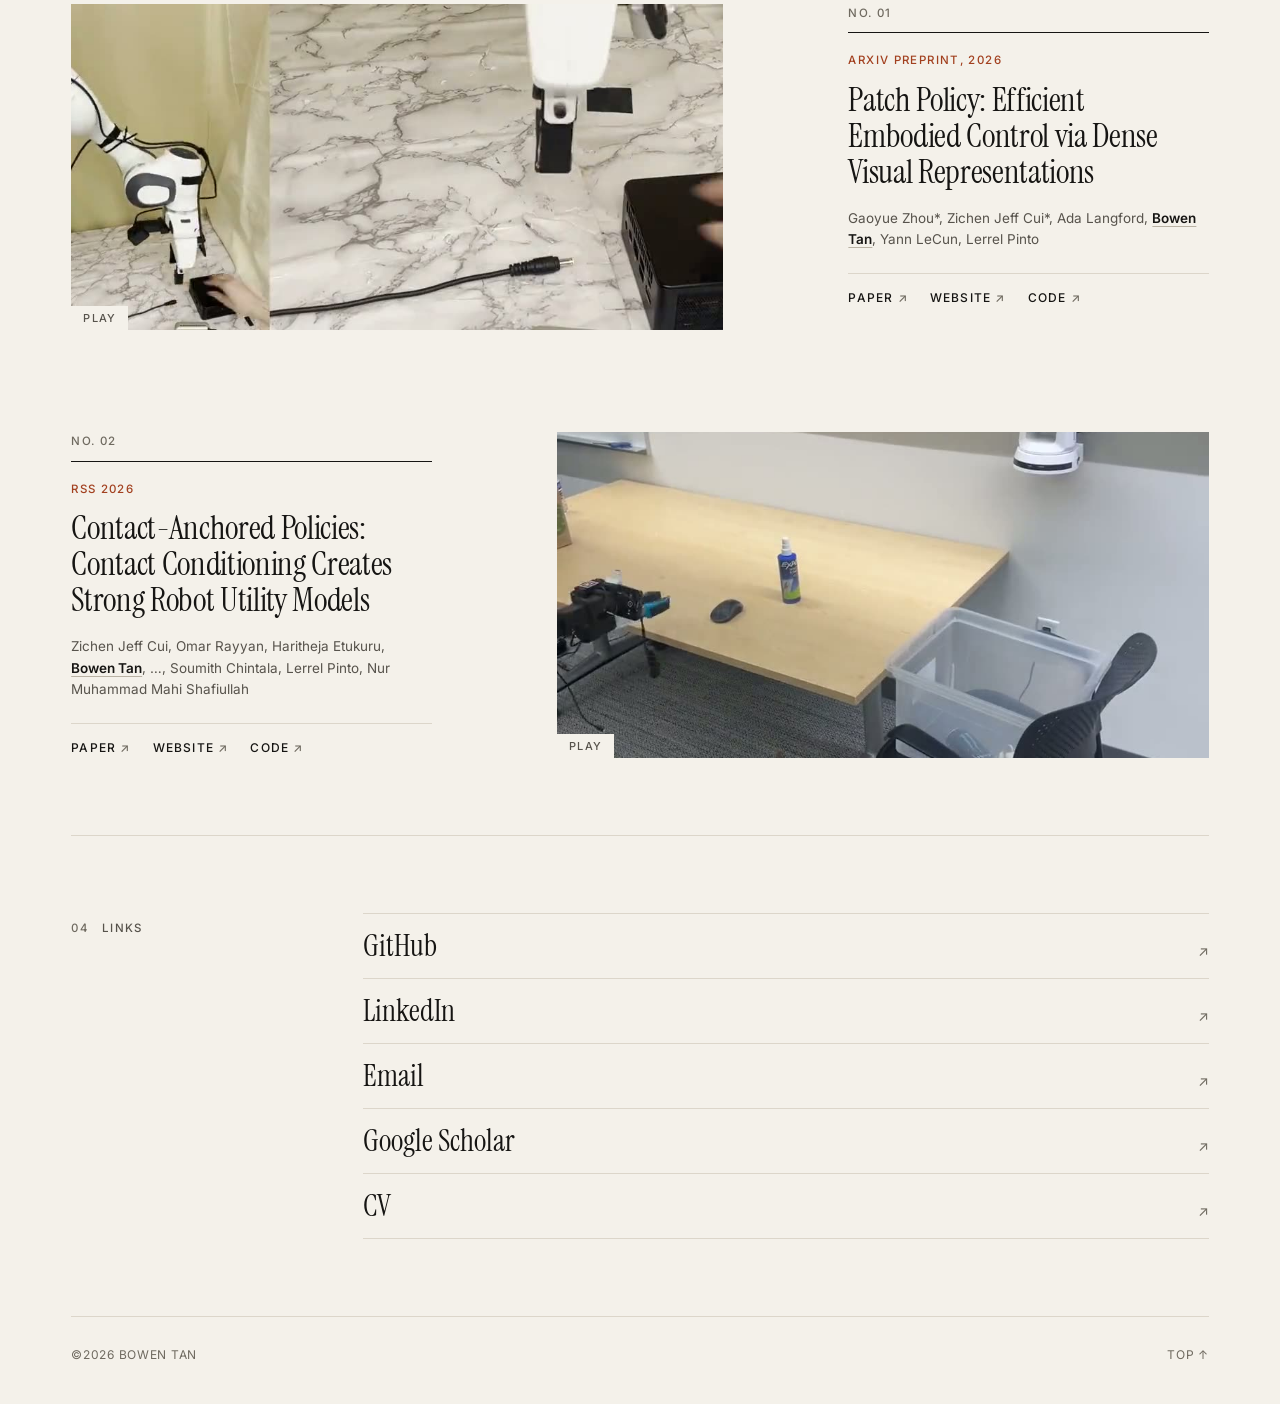
==== commit a7a662fa: "Use the same ↗ arrow on every link in the Links list Co-Authored-By: Claude Opus 5.5 <noreply@anthro" ====
--- a/index.html
+++ b/index.html
@@ -24,7 +24,7 @@
 
     <link rel="preconnect" href="https://fonts.googleapis.com">
     <link rel="preconnect" href="https://fonts.gstatic.com" crossorigin>
-    <link rel="stylesheet" href="assets/style.css" />
+    <link rel="stylesheet" href="assets/style.css?v=3" />
     <link href="https://fonts.googleapis.com/css2?family=Instrument+Serif:ital@0;1&family=Inter:wght@400;500;600&display=swap" rel="stylesheet">
 
     <script type="application/ld+json">
--- a/assets/style.css
+++ b/assets/style.css
@@ -441,12 +441,6 @@
   padding-left: 10px;
 }
 
-/* Mail and the local CV aren't outbound pages */
-.links a[href^="mailto:"]::after,
-.links a[href$=".pdf"]::after {
-  content: "→";
-}
-
 .links a:hover::after {
   color: var(--accent);
 }
@@ -502,17 +496,24 @@
     justify-content: flex-end;
   }
 
+  /* Diagonal: name top-right, photo bottom-left, its top level with "Tan" */
   .hero {
+    --name-size: min(22vw, 92px);
     display: block;
     padding-top: 48px;
   }
 
   .hero-name {
-    font-size: min(22vw, 92px);
+    font-size: var(--name-size);
+    text-align: right;
+  }
+
+  .hero-name span {
+    padding-right: 0.45em;
   }
 
   .hero-name em {
-    padding-left: 0.5em;
+    padding-left: 0;
   }
 
   .hero-portrait {
@@ -522,7 +523,7 @@
     gap: 16px;
     align-items: end;
     max-width: none;
-    margin-top: 40px;
+    margin-top: calc(var(--name-size) * -0.86 + 6px);
   }
 
   .hero-portrait figcaption {
@@ -561,6 +562,7 @@
     grid-template-columns: 1fr;
     max-width: 180px;
     justify-self: start;
+    margin-top: 32px;
   }
 }
 
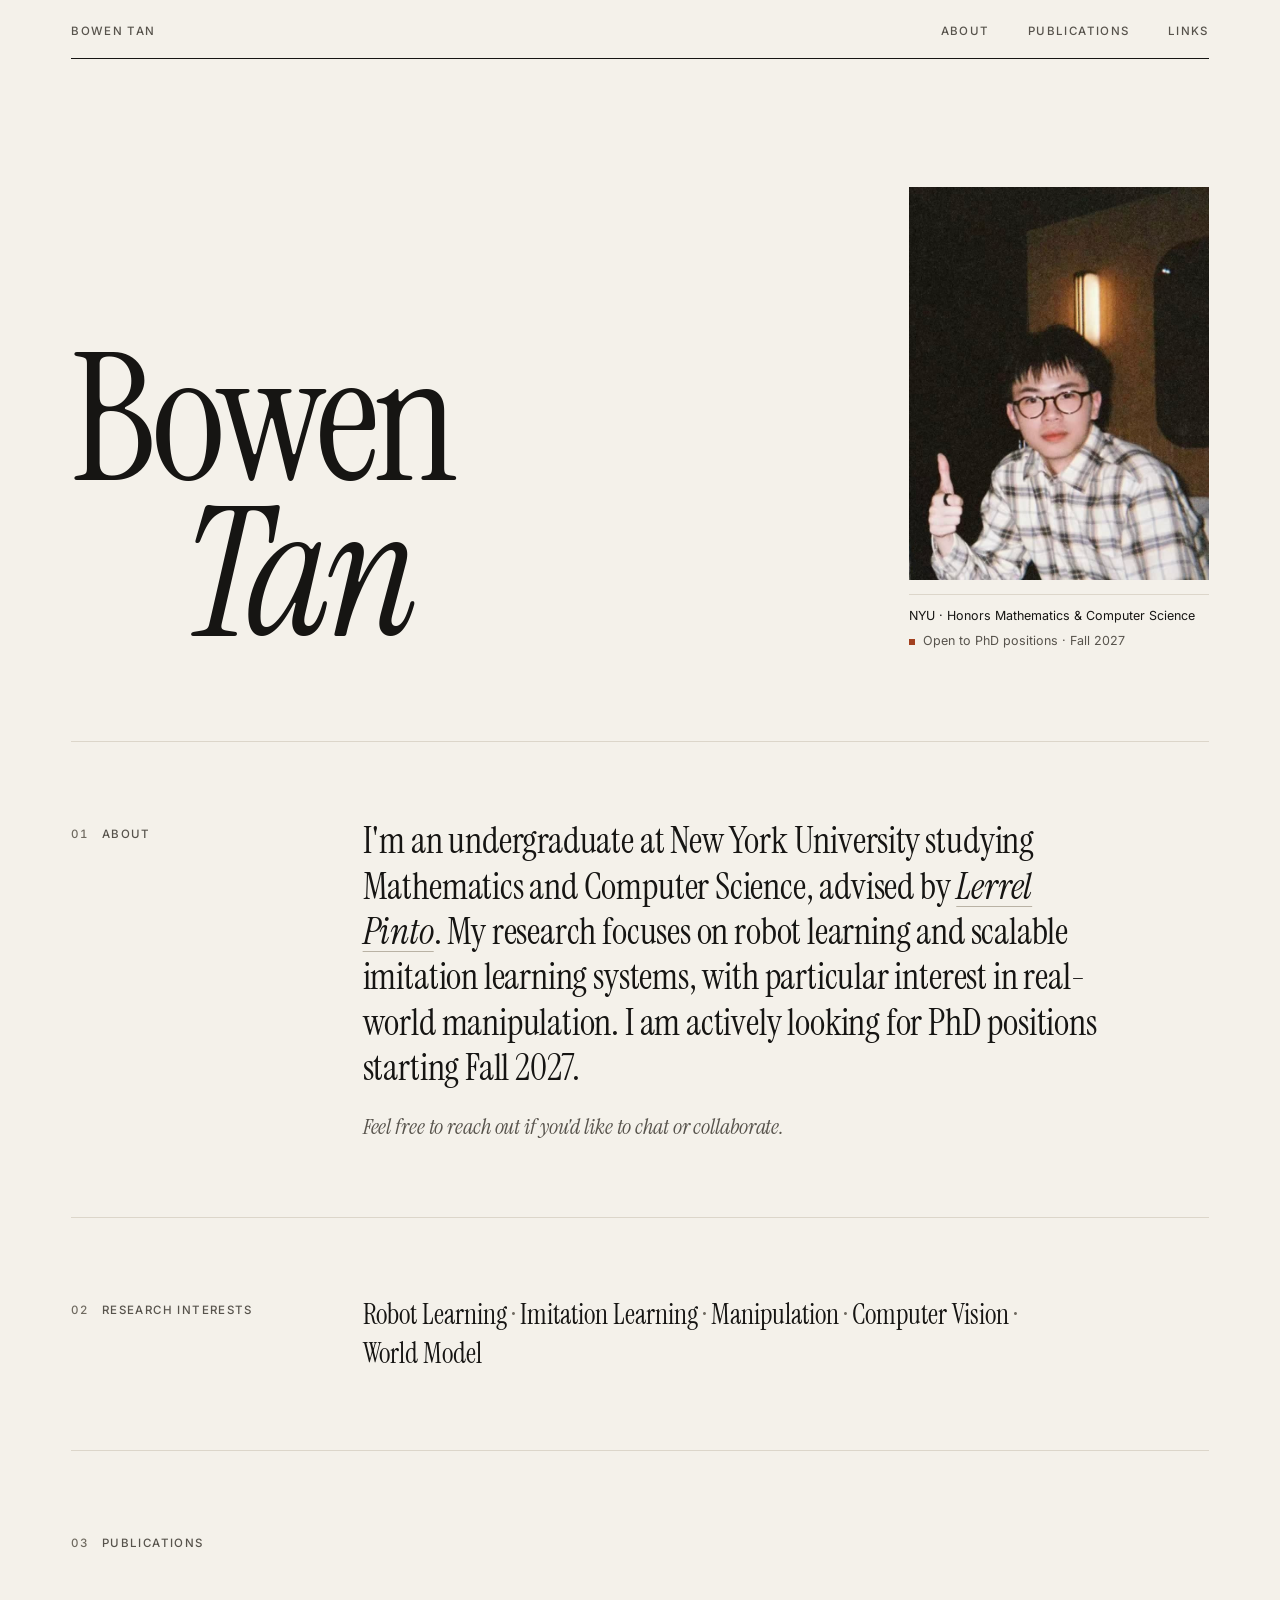
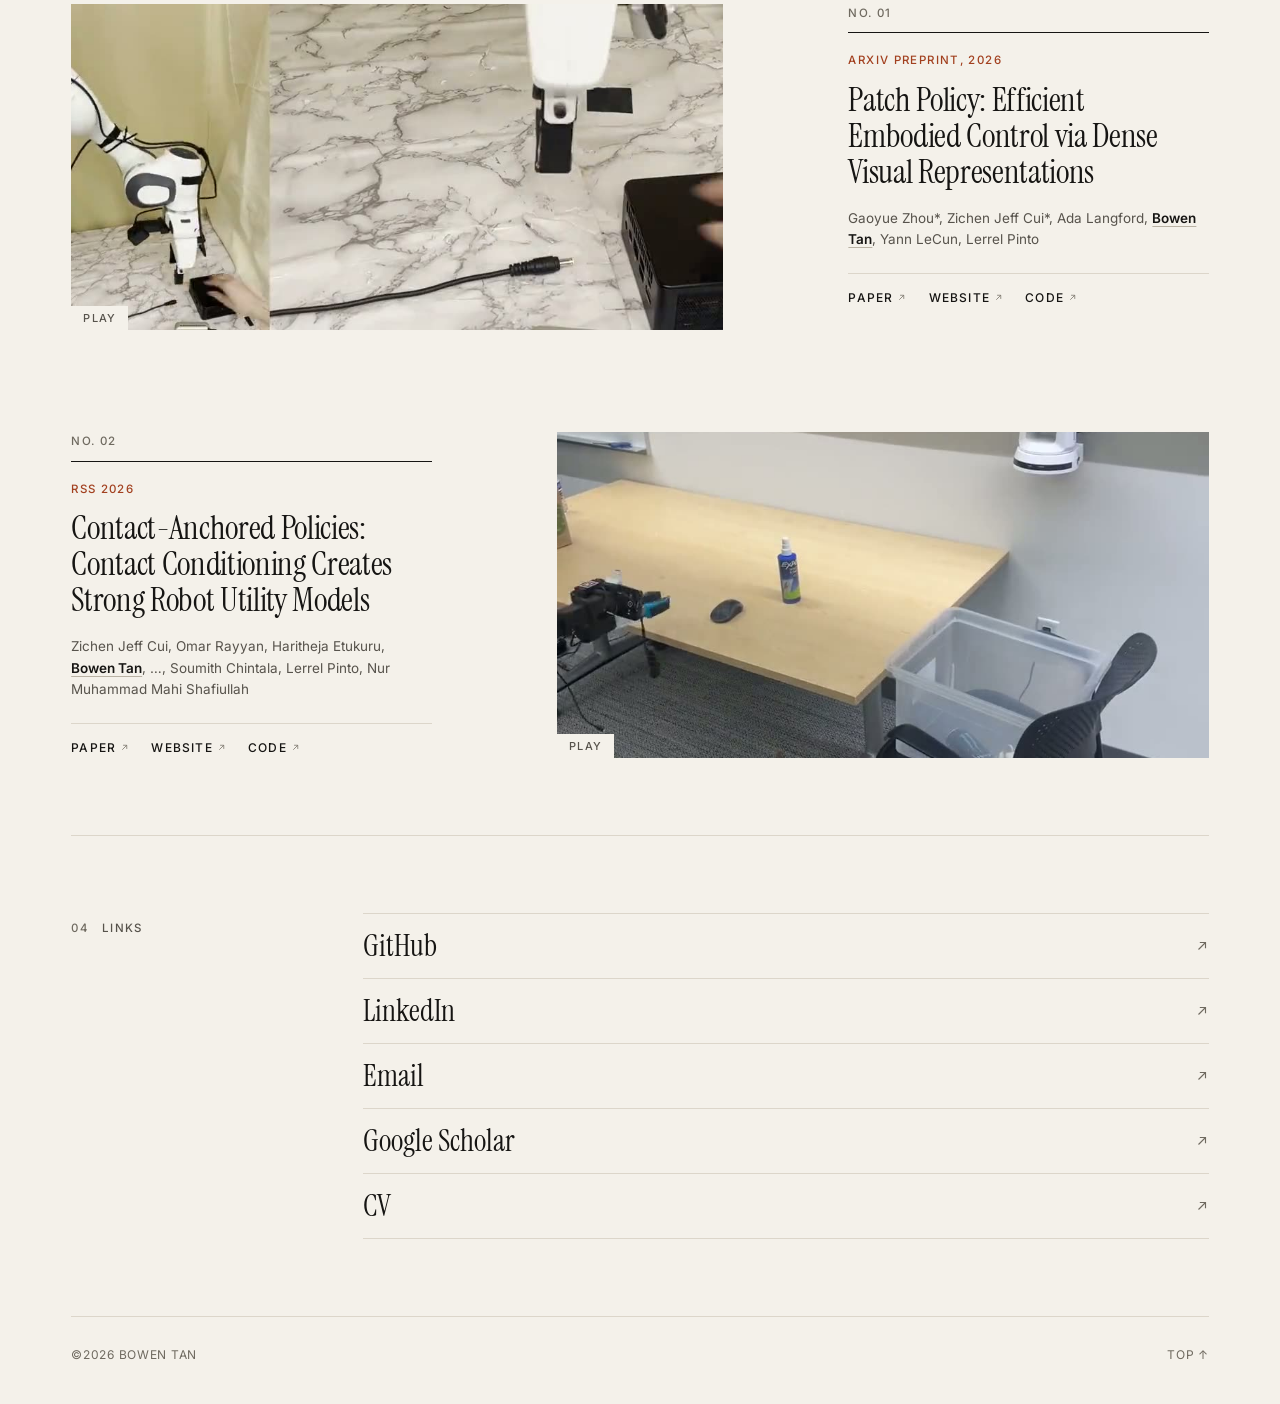
==== commit b54e6ae2: "Draw link arrows in CSS so iOS doesn't render them as emoji Co-Authored-By: Claude Opus 5.5 <noreply" ====
--- a/index.html
+++ b/index.html
@@ -24,7 +24,7 @@
 
     <link rel="preconnect" href="https://fonts.googleapis.com">
     <link rel="preconnect" href="https://fonts.gstatic.com" crossorigin>
-    <link rel="stylesheet" href="assets/style.css?v=3" />
+    <link rel="stylesheet" href="assets/style.css?v=5" />
     <link href="https://fonts.googleapis.com/css2?family=Instrument+Serif:ital@0;1&family=Inter:wght@400;500;600&display=swap" rel="stylesheet">
 
     <script type="application/ld+json">
--- a/assets/style.css
+++ b/assets/style.css
@@ -1,4 +1,6 @@
 :root {
+  /* Drawn arrow, not the ↗ character — iOS renders that as an emoji */
+  --arrow: url("data:image/svg+xml,%3Csvg xmlns='http://www.w3.org/2000/svg' viewBox='0 0 16 16' fill='none' stroke='black' stroke-width='1.3'%3E%3Cpath d='M4 12 12 4M5.5 4H12v6.5'/%3E%3C/svg%3E");
   --bg: #f4f1ea;
   --text: #161513;
   --text-secondary: #57534c;
@@ -394,9 +396,16 @@
 }
 
 .paper-links a::after {
-  content: " ↗";
-  color: var(--text-tertiary);
-  transition: color 0.2s ease;
+  content: "";
+  display: inline-block;
+  width: 0.8em;
+  height: 0.8em;
+  margin-left: 0.3em;
+  vertical-align: -0.05em;
+  background-color: var(--text-tertiary);
+  -webkit-mask: var(--arrow) center / contain no-repeat;
+  mask: var(--arrow) center / contain no-repeat;
+  transition: background-color 0.2s ease;
 }
 
 .paper-links a:hover {
@@ -404,7 +413,7 @@
 }
 
 .paper-links a:hover::after {
-  color: var(--accent);
+  background-color: var(--accent);
 }
 
 /* Links — a typeset index */
@@ -430,11 +439,15 @@
 }
 
 .links a::after {
-  content: "↗";
-  font-family: var(--sans);
-  font-size: 14px;
-  color: var(--text-tertiary);
-  transition: color 0.2s ease;
+  content: "";
+  flex-shrink: 0;
+  align-self: center;
+  width: 14px;
+  height: 14px;
+  background-color: var(--text-tertiary);
+  -webkit-mask: var(--arrow) center / contain no-repeat;
+  mask: var(--arrow) center / contain no-repeat;
+  transition: background-color 0.2s ease;
 }
 
 .links a:hover {
@@ -442,7 +455,7 @@
 }
 
 .links a:hover::after {
-  color: var(--accent);
+  background-color: var(--accent);
 }
 
 /* Footer */
@@ -496,7 +509,7 @@
     justify-content: flex-end;
   }
 
-  /* Diagonal: name top-right, photo bottom-left, its top level with "Tan" */
+  /* Diagonal: name top-right, photo bottom-left, with clear space between */
   .hero {
     --name-size: min(22vw, 92px);
     display: block;
@@ -523,7 +536,7 @@
     gap: 16px;
     align-items: end;
     max-width: none;
-    margin-top: calc(var(--name-size) * -0.86 + 6px);
+    margin-top: 36px;
   }
 
   .hero-portrait figcaption {
